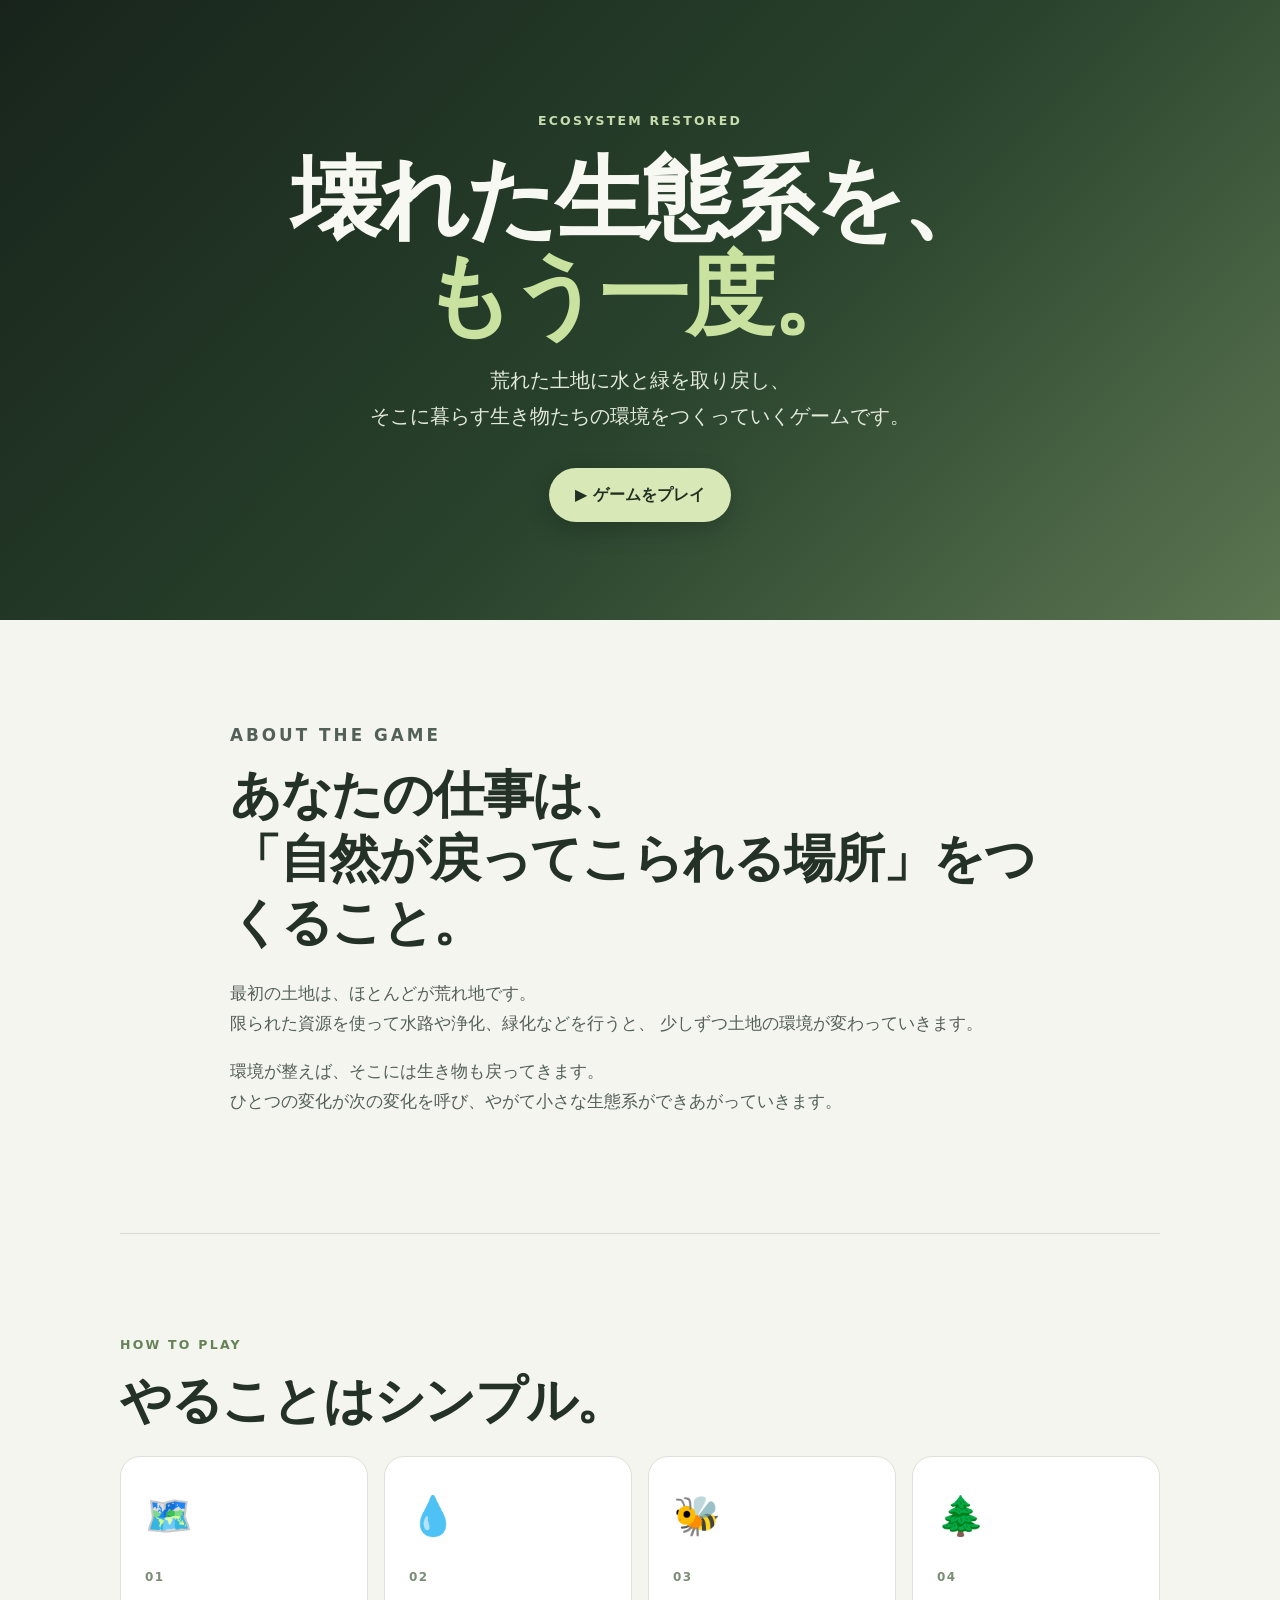
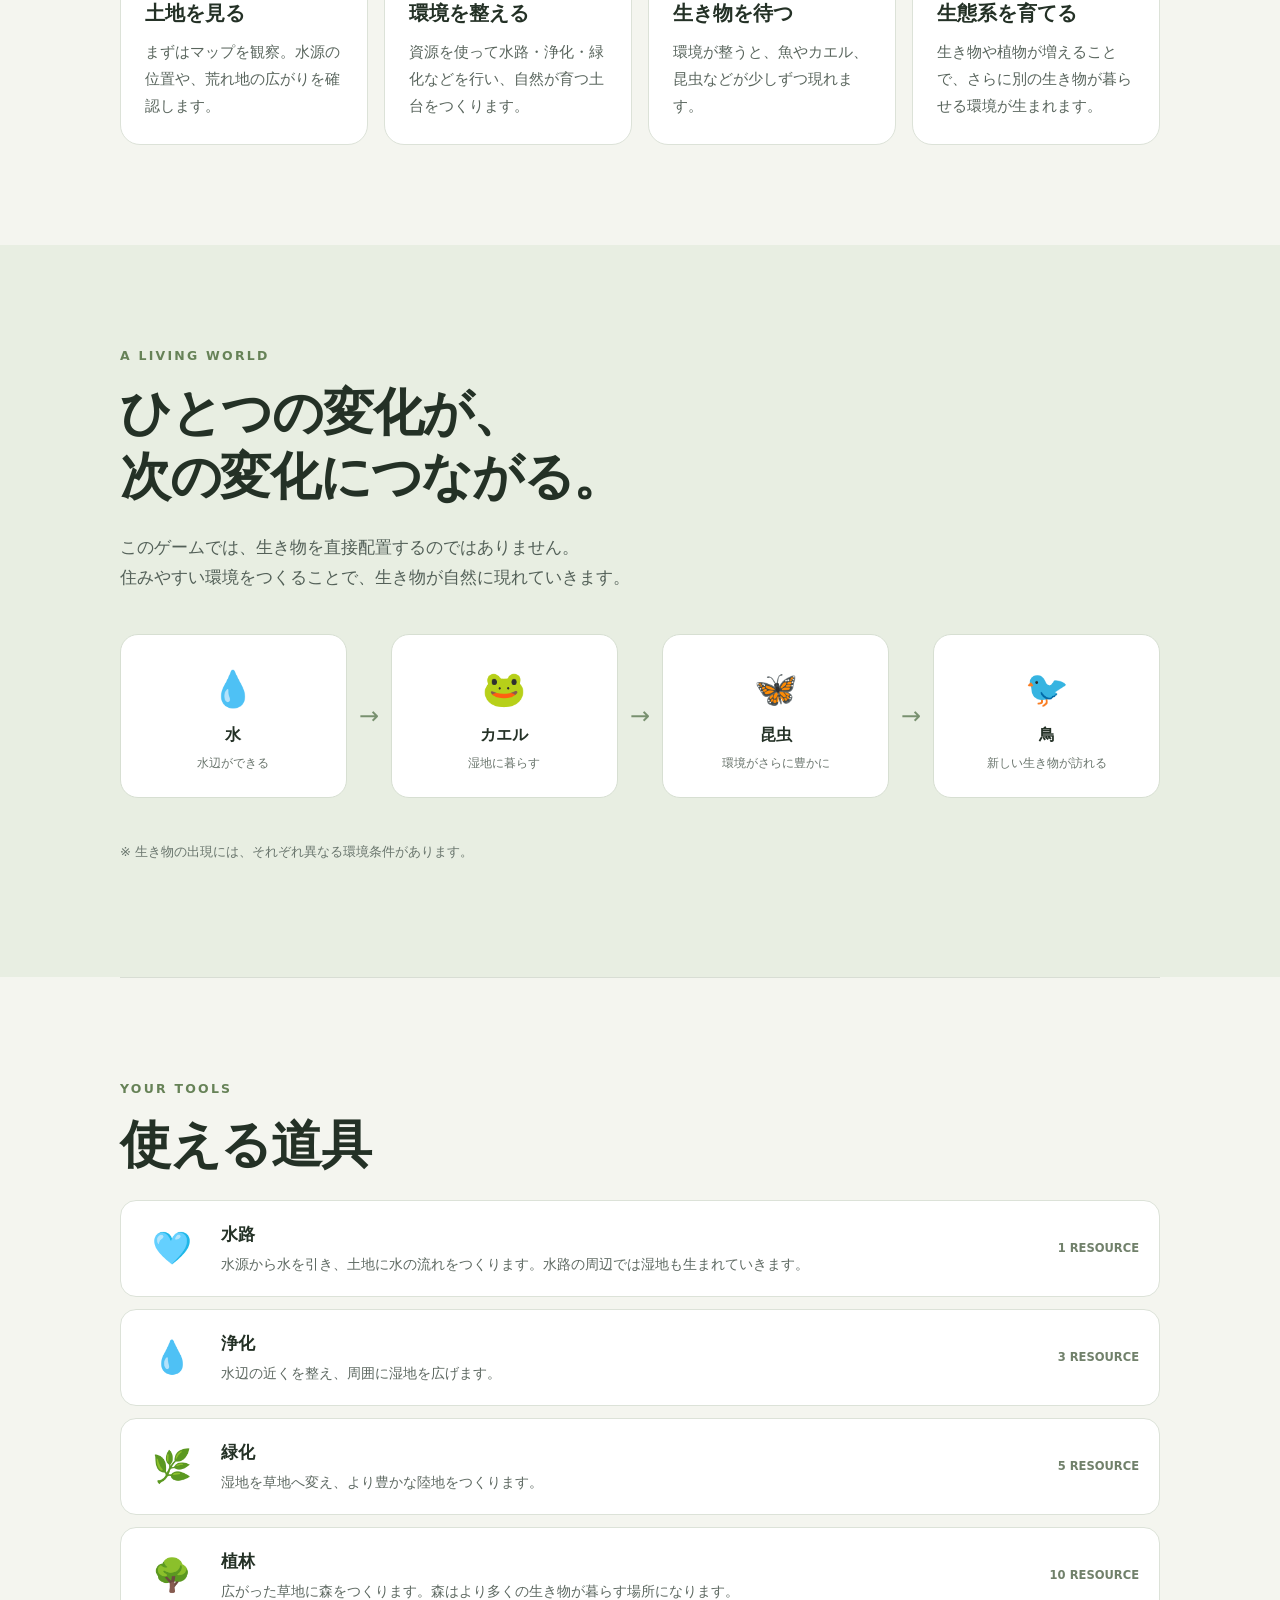
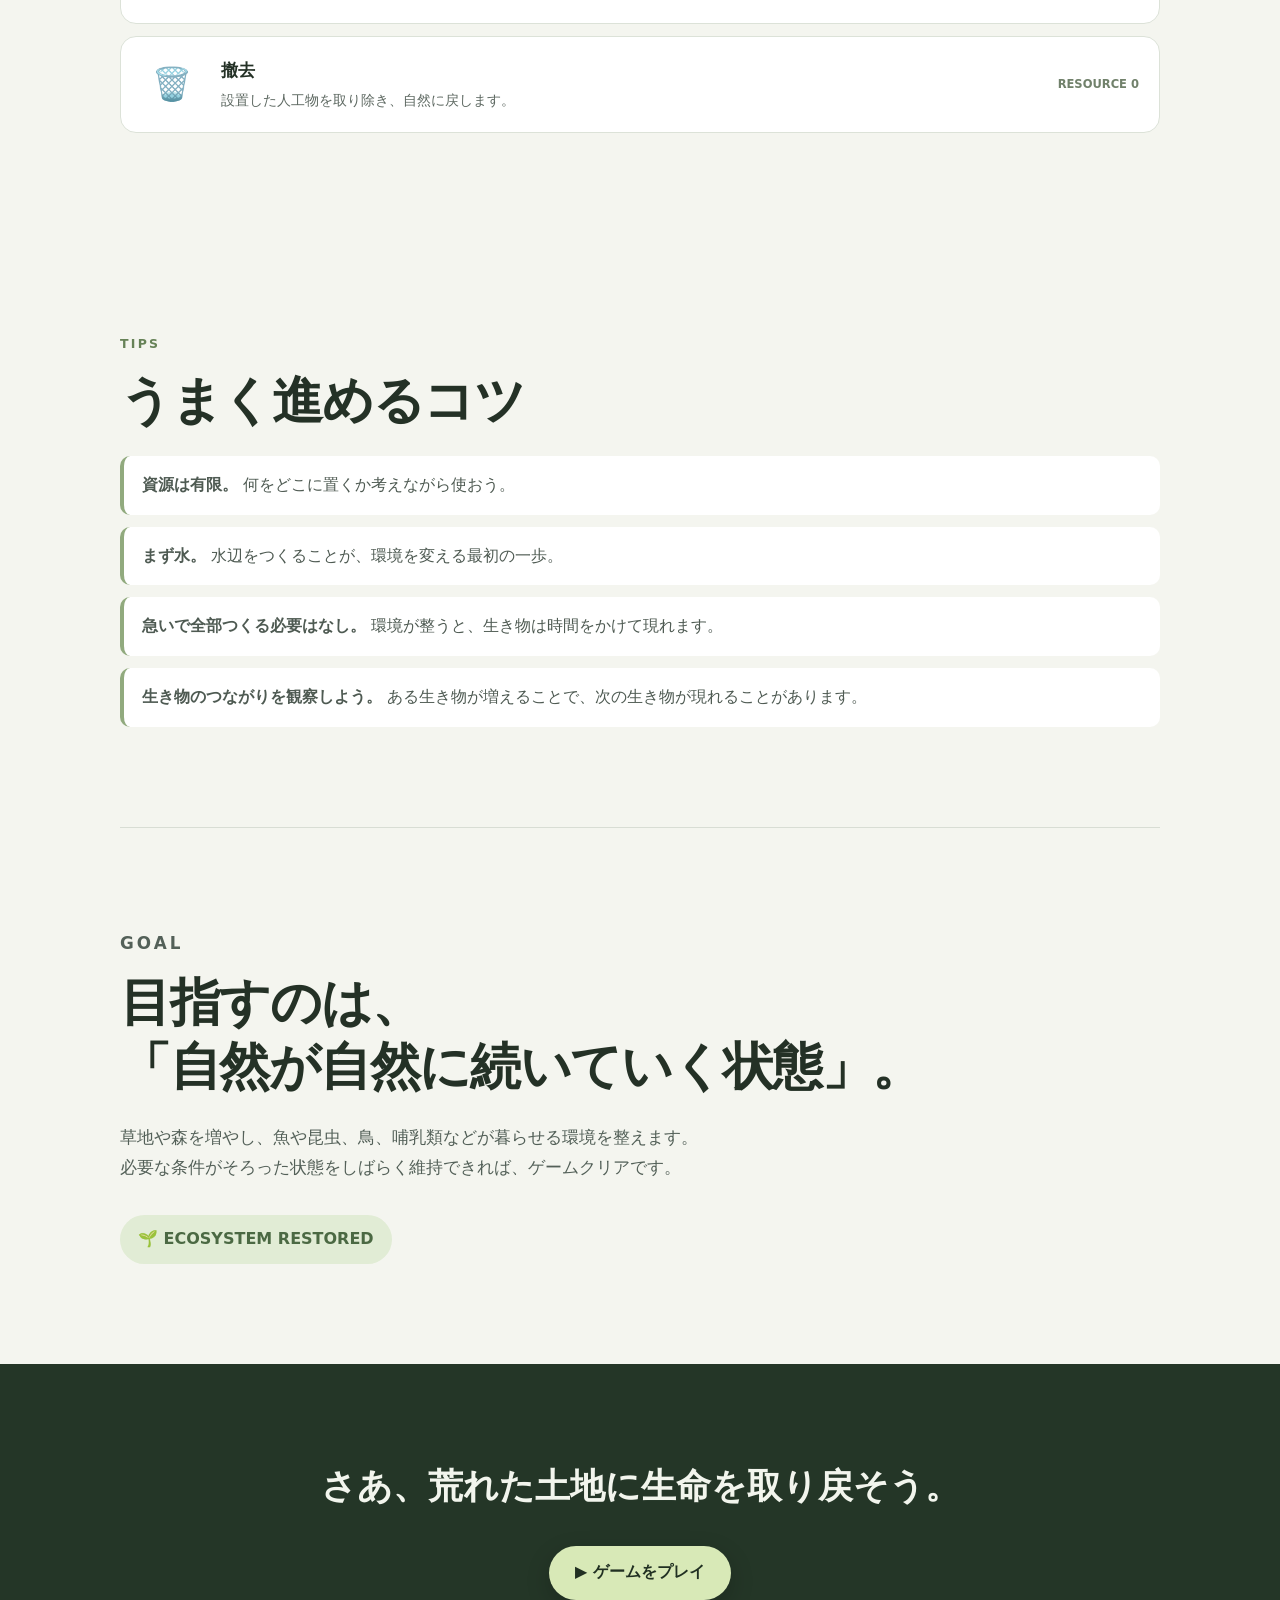
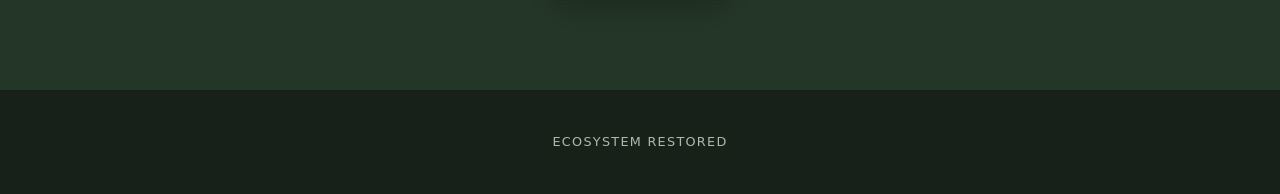
==== index.html @ b94556c3 "Add files via upload" ====
<!doctype html>
<html lang="ja">
<head>
  <meta charset="UTF-8">
  <meta name="viewport" content="width=device-width, initial-scale=1">
  <title>ECOSYSTEM RESTORED | ゲーム紹介</title>
  <link rel="stylesheet" href="style.css">
</head>
<body>
  <header class="hero">
    <div class="hero-inner">
      <p class="eyebrow">ECOSYSTEM RESTORED</p>
      <h1>壊れた生態系を、<br><span>もう一度。</span></h1>
      <p class="lead">
        荒れた土地に水と緑を取り戻し、<br>
        そこに暮らす生き物たちの環境をつくっていくゲームです。
      </p>
      <a class="play-button" href="game/index.html" target="_blank">▶ ゲームをプレイ</a>
    </div>
  </header>

  <main>
    <section class="intro section">
      <p class="section-label">ABOUT THE GAME</p>
      <h2>あなたの仕事は、<br>「自然が戻ってこられる場所」をつくること。</h2>
      <p>
        最初の土地は、ほとんどが荒れ地です。<br>
        限られた資源を使って水路や浄化、緑化などを行うと、
        少しずつ土地の環境が変わっていきます。
      </p>
      <p>
        環境が整えば、そこには生き物も戻ってきます。<br>
        ひとつの変化が次の変化を呼び、やがて小さな生態系ができあがっていきます。
      </p>
    </section>

    <section class="flow section">
      <p class="section-label">HOW TO PLAY</p>
      <h2>やることはシンプル。</h2>
      <div class="flow-grid">
        <article class="flow-card">
          <div class="flow-icon">🗺️</div>
          <span>01</span>
          <h3>土地を見る</h3>
          <p>まずはマップを観察。水源の位置や、荒れ地の広がりを確認します。</p>
        </article>
        <article class="flow-card">
          <div class="flow-icon">💧</div>
          <span>02</span>
          <h3>環境を整える</h3>
          <p>資源を使って水路・浄化・緑化などを行い、自然が育つ土台をつくります。</p>
        </article>
        <article class="flow-card">
          <div class="flow-icon">🐝</div>
          <span>03</span>
          <h3>生き物を待つ</h3>
          <p>環境が整うと、魚やカエル、昆虫などが少しずつ現れます。</p>
        </article>
        <article class="flow-card">
          <div class="flow-icon">🌲</div>
          <span>04</span>
          <h3>生態系を育てる</h3>
          <p>生き物や植物が増えることで、さらに別の生き物が暮らせる環境が生まれます。</p>
        </article>
      </div>
    </section>

    <section class="chain section">
      <p class="section-label">A LIVING WORLD</p>
      <h2>ひとつの変化が、<br>次の変化につながる。</h2>
      <p class="section-copy">
        このゲームでは、生き物を直接配置するのではありません。<br>
        住みやすい環境をつくることで、生き物が自然に現れていきます。
      </p>

      <div class="ecosystem">
        <div class="eco-item">💧<strong>水</strong><small>水辺ができる</small></div>
        <div class="arrow">→</div>
        <div class="eco-item">🐸<strong>カエル</strong><small>湿地に暮らす</small></div>
        <div class="arrow">→</div>
        <div class="eco-item">🦋<strong>昆虫</strong><small>環境がさらに豊かに</small></div>
        <div class="arrow">→</div>
        <div class="eco-item">🐦<strong>鳥</strong><small>新しい生き物が訪れる</small></div>
      </div>

      <p class="note">※ 生き物の出現には、それぞれ異なる環境条件があります。</p>
    </section>

    <section class="tools section">
      <p class="section-label">YOUR TOOLS</p>
      <h2>使える道具</h2>
      <div class="tool-list">
        <article>
          <div class="tool-icon">🩵</div>
          <div><h3>水路</h3><p>水源から水を引き、土地に水の流れをつくります。水路の周辺では湿地も生まれていきます。</p></div>
          <b>1 RESOURCE</b>
        </article>
        <article>
          <div class="tool-icon">💧</div>
          <div><h3>浄化</h3><p>水辺の近くを整え、周囲に湿地を広げます。</p></div>
          <b>3 RESOURCE</b>
        </article>
        <article>
          <div class="tool-icon">🌿</div>
          <div><h3>緑化</h3><p>湿地を草地へ変え、より豊かな陸地をつくります。</p></div>
          <b>5 RESOURCE</b>
        </article>
        <article>
          <div class="tool-icon">🌳</div>
          <div><h3>植林</h3><p>広がった草地に森をつくります。森はより多くの生き物が暮らす場所になります。</p></div>
          <b>10 RESOURCE</b>
        </article>
        <article>
          <div class="tool-icon">🗑️</div>
          <div><h3>撤去</h3><p>設置した人工物を取り除き、自然に戻します。</p></div>
          <b>RESOURCE 0</b>
        </article>
      </div>
    </section>

    <section class="tips section">
      <p class="section-label">TIPS</p>
      <h2>うまく進めるコツ</h2>
      <ul>
        <li><strong>資源は有限。</strong> 何をどこに置くか考えながら使おう。</li>
        <li><strong>まず水。</strong> 水辺をつくることが、環境を変える最初の一歩。</li>
        <li><strong>急いで全部つくる必要はなし。</strong> 環境が整うと、生き物は時間をかけて現れます。</li>
        <li><strong>生き物のつながりを観察しよう。</strong> ある生き物が増えることで、次の生き物が現れることがあります。</li>
      </ul>
    </section>

    <section class="goal section">
      <p class="section-label">GOAL</p>
      <h2>目指すのは、<br>「自然が自然に続いていく状態」。</h2>
      <p>
        草地や森を増やし、魚や昆虫、鳥、哺乳類などが暮らせる環境を整えます。<br>
        必要な条件がそろった状態をしばらく維持できれば、ゲームクリアです。
      </p>
      <div class="goal-badge">🌱 ECOSYSTEM RESTORED</div>
    </section>

    <section class="cta">
      <p>さあ、荒れた土地に生命を取り戻そう。</p>
      <a class="play-button" href="game/index.html" target="_blank">▶ ゲームをプレイ</a>
    </section>
  </main>

  <footer>
    <p>ECOSYSTEM RESTORED</p>
  </footer>
</body>
</html>
---- style.css ----
*{box-sizing:border-box}
html{scroll-behavior:smooth}
body{margin:0;color:#243126;background:#f4f5ef;font-family:system-ui,-apple-system,BlinkMacSystemFont,"Segoe UI","Noto Sans JP",sans-serif;line-height:1.8}
a{color:inherit}
.hero{min-height:620px;display:grid;place-items:center;padding:72px 24px;background:linear-gradient(135deg,#18241b 0%,#29432d 55%,#5c7652 100%);color:#f7f8f1}
.hero-inner{width:min(1080px,100%);text-align:center}
.eyebrow,.section-label{letter-spacing:.18em;font-size:.78rem;font-weight:800}
.eyebrow{color:#c8ddad}
.hero h1{margin:18px 0;font-size:clamp(2.6rem,7vw,5.8rem);line-height:1.08;letter-spacing:-.04em}
.hero h1 span{color:#c9e29f}
.lead{font-size:clamp(1rem,2vw,1.25rem);color:#e3eadb;margin:0 auto 34px}
.play-button{display:inline-flex;align-items:center;justify-content:center;min-height:54px;padding:12px 26px;border-radius:999px;background:#d8e9b7;color:#213022;text-decoration:none;font-weight:800;box-shadow:0 8px 24px #0003;transition:transform .2s,background .2s}
.play-button:hover{transform:translateY(-2px);background:#edf6d9}
main{overflow:hidden}
.section{width:min(1040px,calc(100% - 40px));margin:0 auto;padding:100px 0}
.section-label{margin:0 0 12px;color:#668257}
h2{font-size:clamp(2rem,4vw,3.2rem);line-height:1.25;margin:0 0 24px;letter-spacing:-.025em}
.intro{max-width:820px}
.intro p,.section-copy,.goal p{font-size:1.05rem;color:#536058}
.flow{border-top:1px solid #d8ddd4}
.flow-grid{display:grid;grid-template-columns:repeat(4,1fr);gap:16px}
.flow-card{background:#fff;border:1px solid #dce2d8;border-radius:20px;padding:24px}
.flow-icon{font-size:2.4rem;margin-bottom:12px}
.flow-card span{font-size:.75rem;font-weight:800;color:#7c8e75;letter-spacing:.12em}
.flow-card h3{font-size:1.25rem;margin:4px 0 8px}
.flow-card p{color:#59655d;margin:0;font-size:.94rem}
.chain{background:#e8eee2;width:100%;max-width:none;padding-left:max(20px,calc((100% - 1040px)/2));padding-right:max(20px,calc((100% - 1040px)/2))}
.ecosystem{display:grid;grid-template-columns:1fr auto 1fr auto 1fr auto 1fr;align-items:center;gap:12px;margin:42px 0}
.eco-item{background:#fff;border-radius:18px;padding:22px;text-align:center;font-size:2.2rem;border:1px solid #d7dfd2}
.eco-item strong{display:block;font-size:1rem}
.eco-item small{display:block;color:#6a756d;font-size:.78rem;margin-top:3px}
.arrow{font-size:1.5rem;color:#78906f}
.note{font-size:.82rem;color:#69756d}
.tools{border-top:1px solid #d8ddd4}
.tool-list{display:grid;gap:12px}
.tool-list article{display:grid;grid-template-columns:62px 1fr auto;align-items:center;gap:18px;background:#fff;border:1px solid #dce2d8;border-radius:16px;padding:18px 20px}
.tool-icon{font-size:2rem;text-align:center}
.tool-list h3{margin:0;font-size:1.08rem}
.tool-list p{margin:2px 0 0;color:#5e6962;font-size:.9rem}
.tool-list b{font-size:.72rem;color:#71816b;white-space:nowrap}
.tips{background:#f4f5ef}
.tips ul{margin:0;padding:0;list-style:none;display:grid;gap:12px}
.tips li{background:#fff;border-left:4px solid #91aa7e;border-radius:10px;padding:15px 18px;color:#4e5a52}
.goal{border-top:1px solid #d8ddd4}
.goal-badge{display:inline-block;margin-top:16px;padding:10px 18px;border-radius:999px;background:#e1ecd5;color:#4b6943;font-weight:800}
.cta{padding:90px 20px;text-align:center;background:#243627;color:#f2f5ed}
.cta p{font-size:clamp(1.4rem,3vw,2.2rem);font-weight:700;margin:0 0 28px}
footer{padding:28px 20px;text-align:center;background:#172119;color:#aeb9ac;font-size:.8rem;letter-spacing:.1em}
@media(max-width:800px){
  .hero{min-height:560px;padding:60px 20px}
  .section{padding:72px 0}
  .flow-grid{grid-template-columns:1fr 1fr}
  .ecosystem{grid-template-columns:1fr;gap:8px}
  .arrow{transform:rotate(90deg);justify-self:center}
}
@media(max-width:560px){
  .flow-grid{grid-template-columns:1fr}
  .tool-list article{grid-template-columns:48px 1fr}
  .tool-list b{grid-column:2}
  .hero h1{font-size:2.8rem}
}
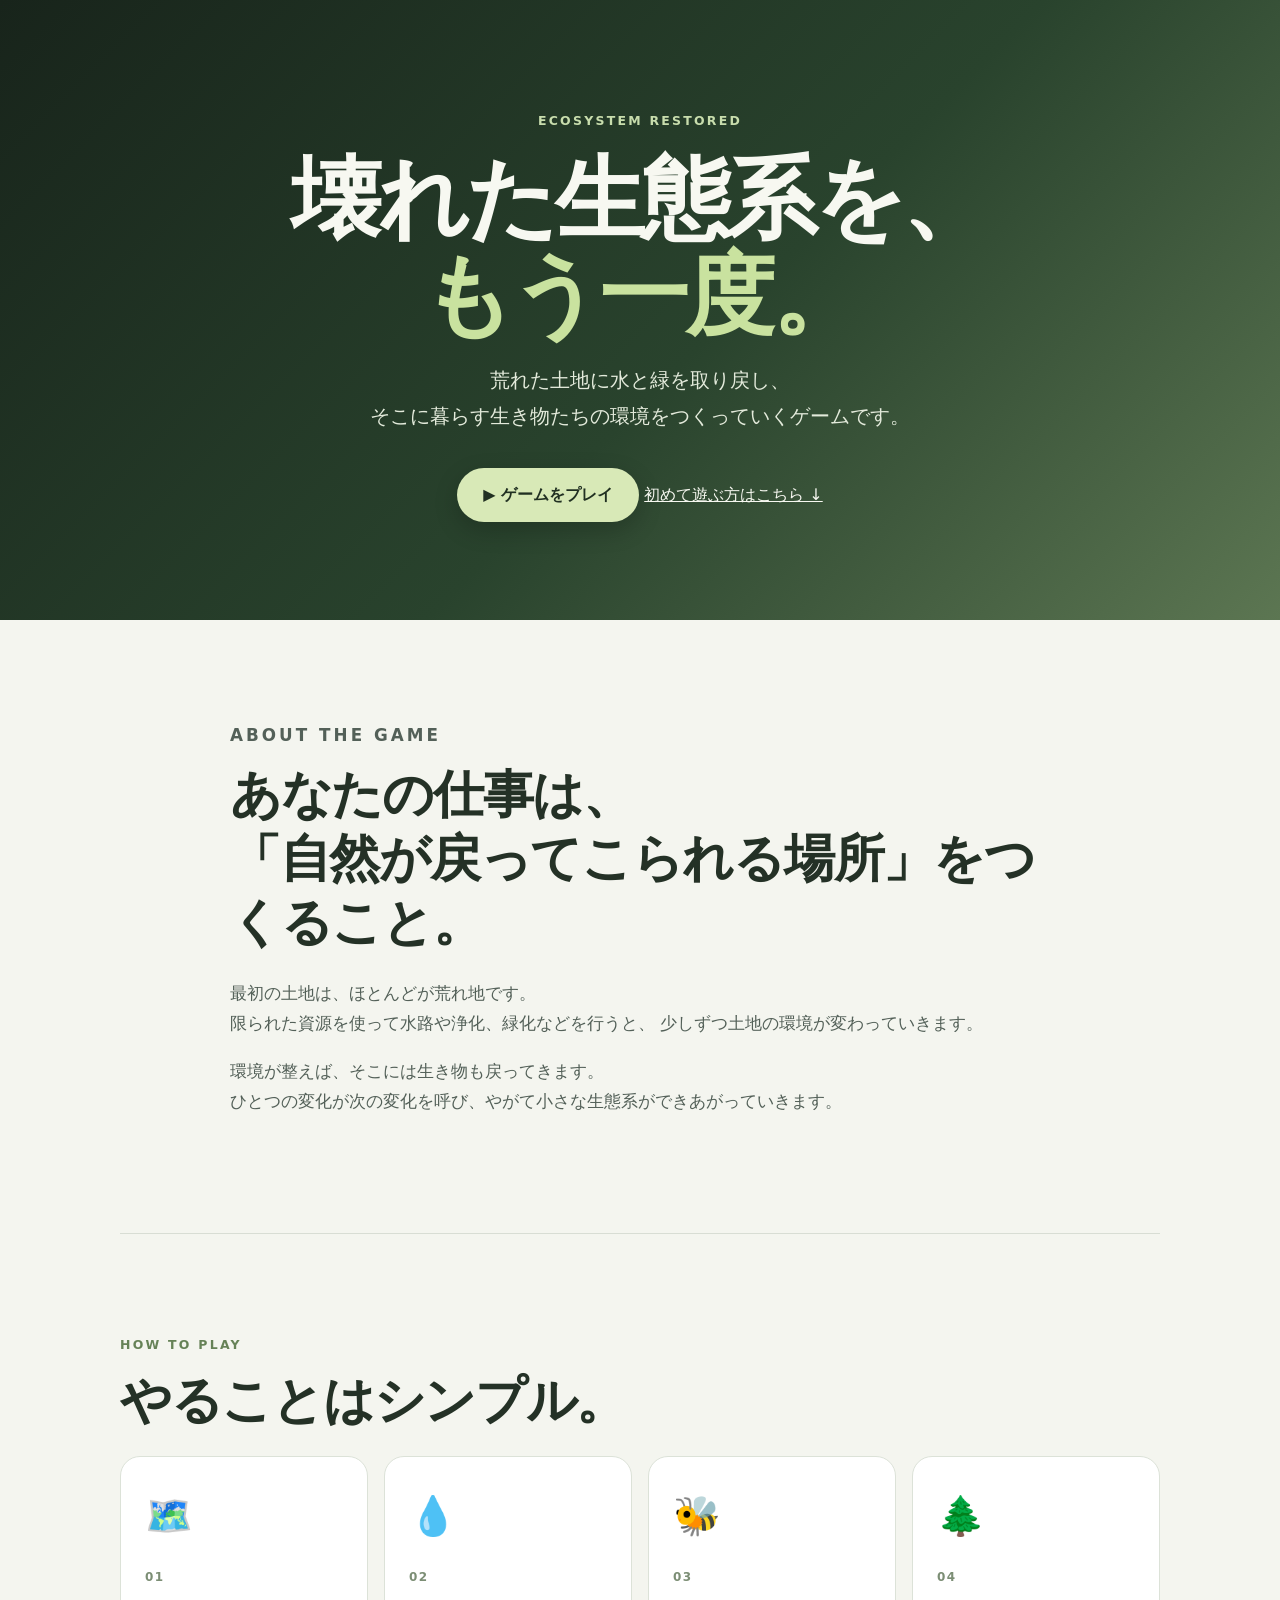
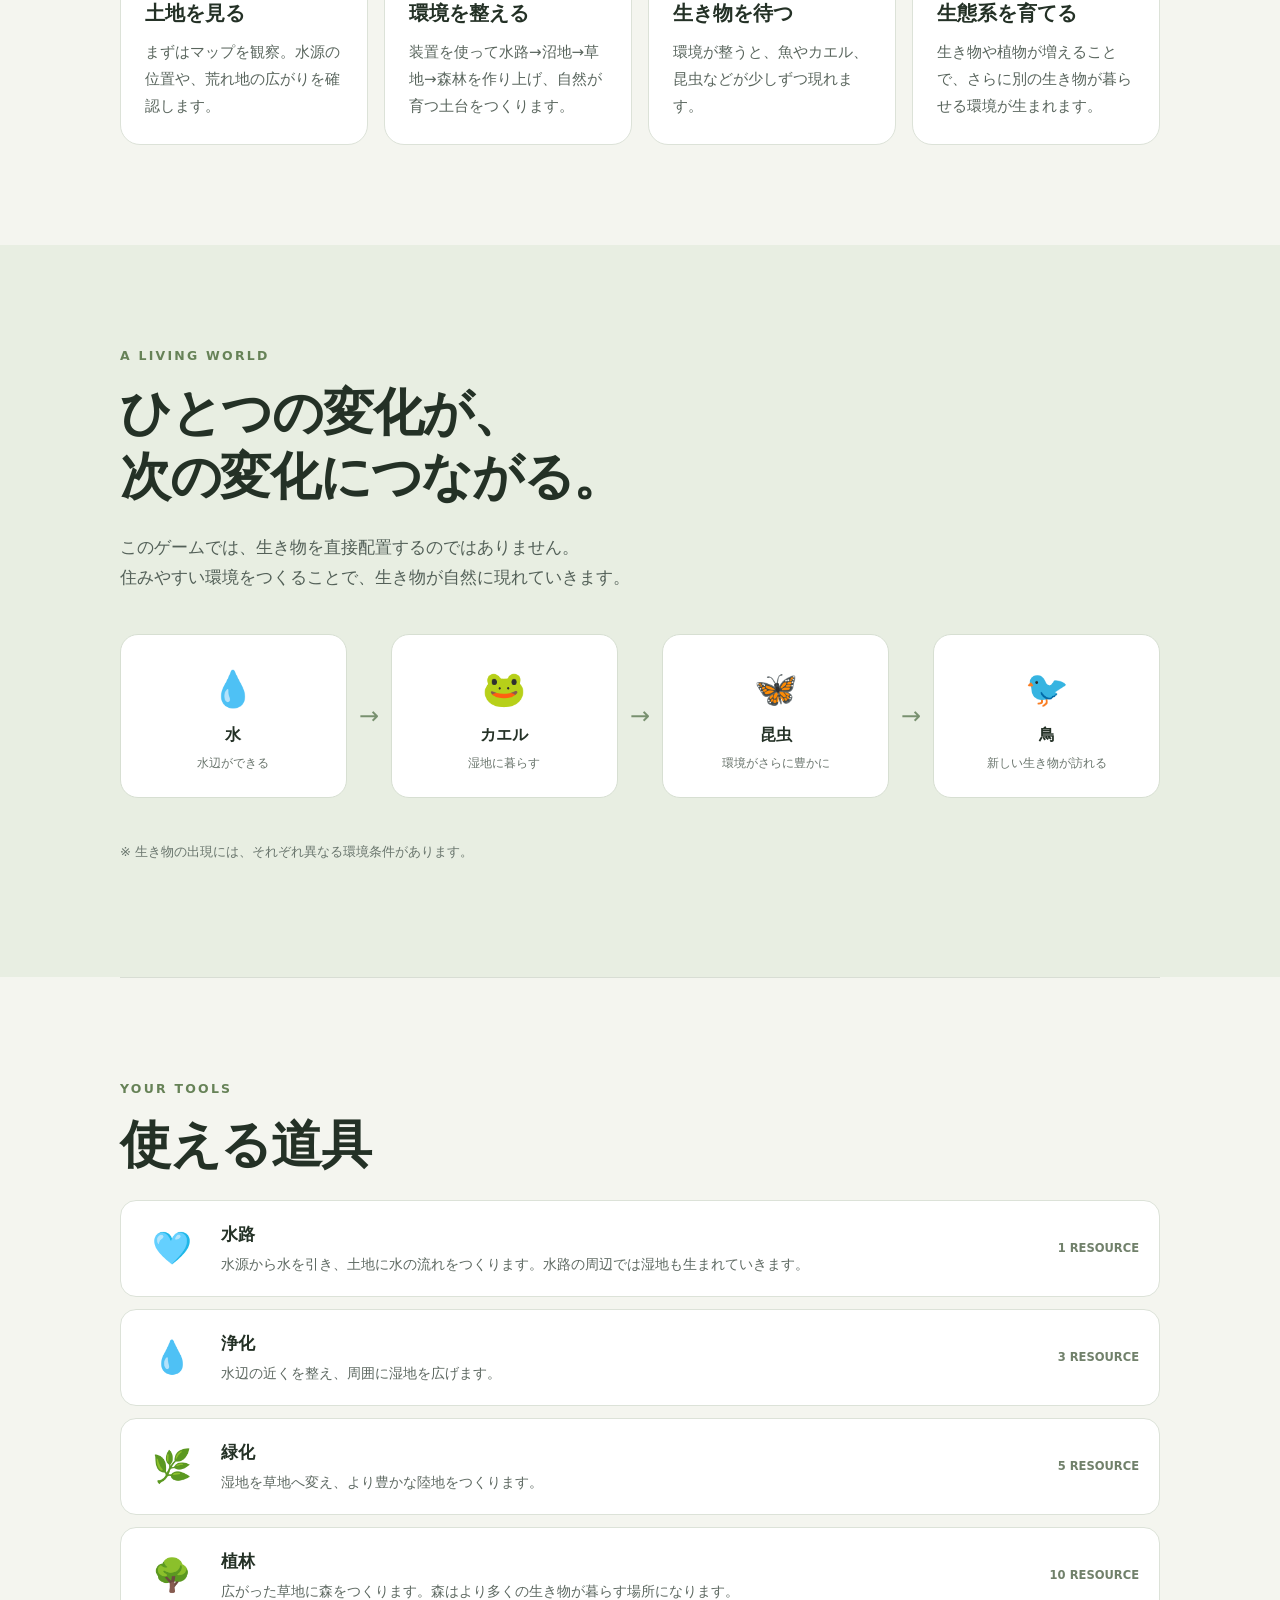
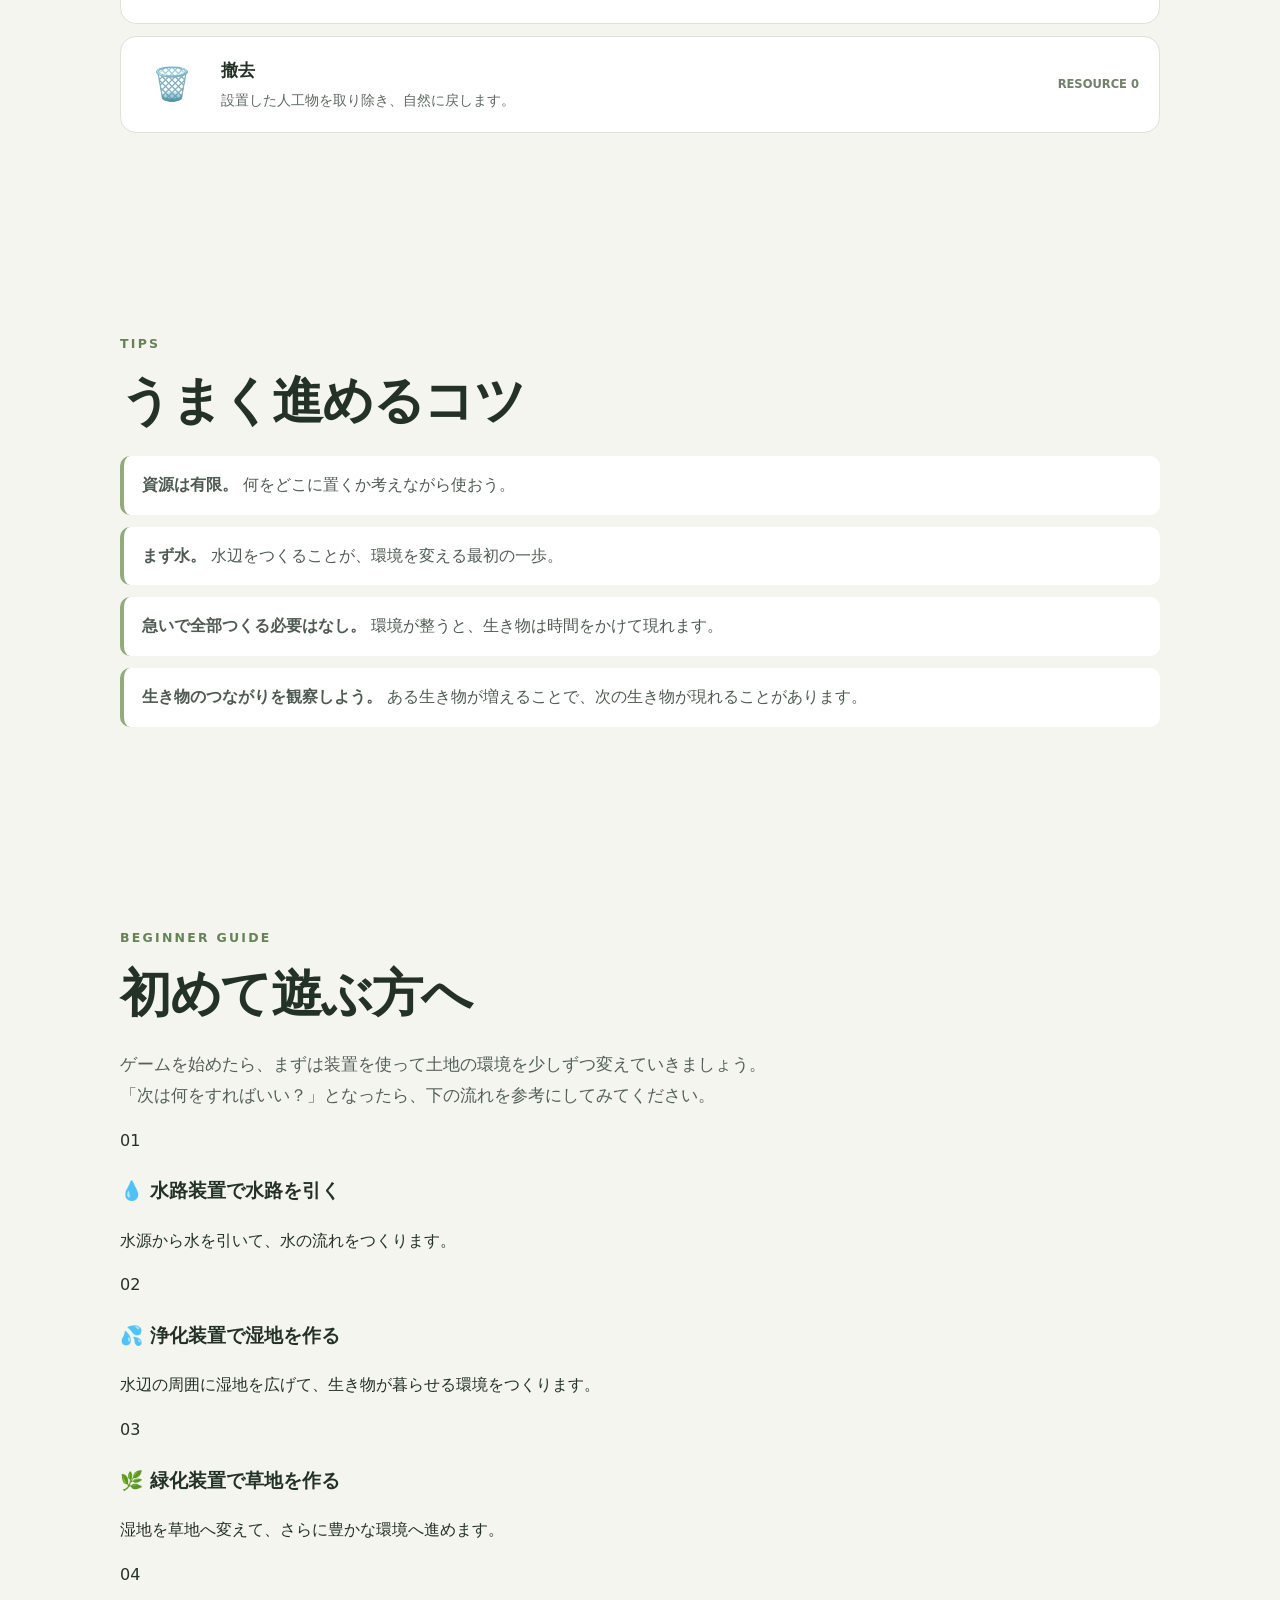
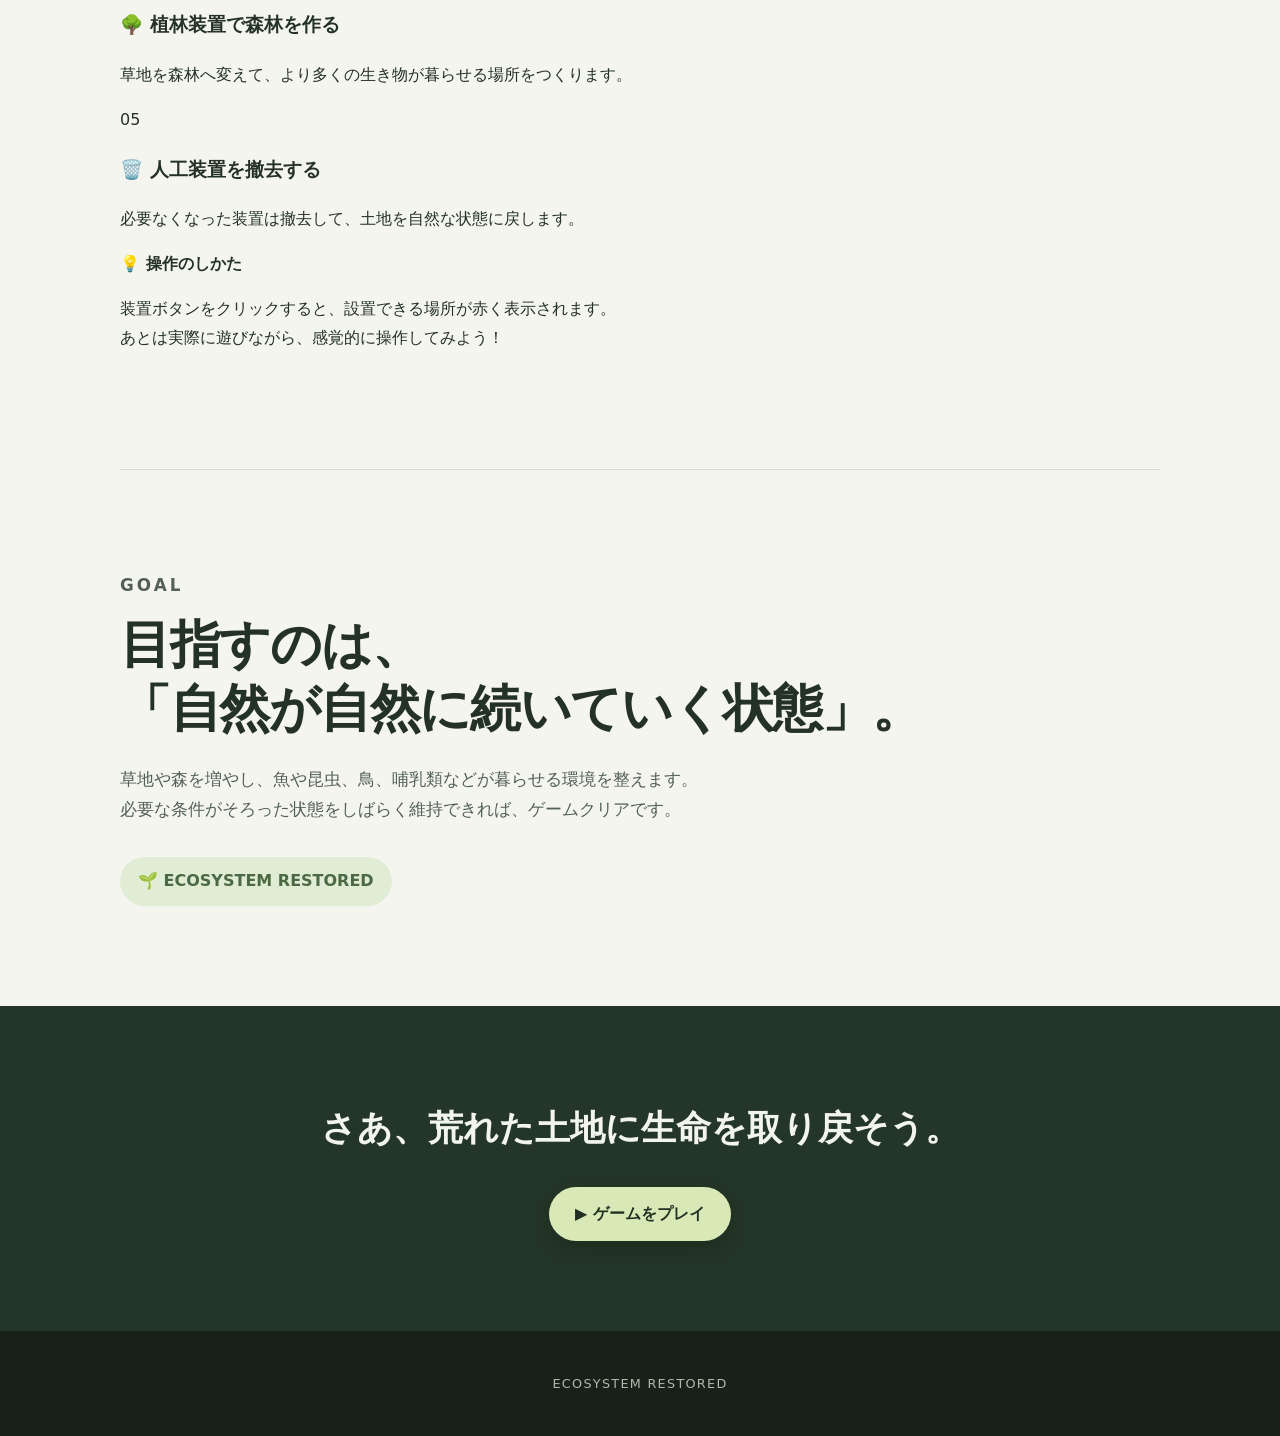
==== commit 47c6de17: "Add files via upload" ====
--- a/index.html
+++ b/index.html
@@ -16,6 +16,7 @@
         そこに暮らす生き物たちの環境をつくっていくゲームです。
       </p>
       <a class="play-button" href="game/index.html" target="_blank">▶ ゲームをプレイ</a>
+      <a class="beginner-button" href="#beginner-guide">初めて遊ぶ方はこちら ↓</a>
     </div>
   </header>
 
@@ -48,7 +49,7 @@
           <div class="flow-icon">💧</div>
           <span>02</span>
           <h3>環境を整える</h3>
-          <p>資源を使って水路・浄化・緑化などを行い、自然が育つ土台をつくります。</p>
+          <p>装置を使って水路→沼地→草地→森林を作り上げ、自然が育つ土台をつくります。</p>
         </article>
         <article class="flow-card">
           <div class="flow-icon">🐝</div>
@@ -129,6 +130,29 @@
       </ul>
     </section>
 
+    <section class="beginner-guide section" id="beginner-guide">
+      <p class="section-label">BEGINNER GUIDE</p>
+      <h2>初めて遊ぶ方へ</h2>
+      <p class="section-copy">
+        ゲームを始めたら、まずは装置を使って土地の環境を少しずつ変えていきましょう。<br>
+        「次は何をすればいい？」となったら、下の流れを参考にしてみてください。
+      </p>
+
+      <div class="guide-list">
+        <article class="guide-item"><div class="guide-number">01</div><div><h3>💧 水路装置で水路を引く</h3><p>水源から水を引いて、水の流れをつくります。</p></div></article>
+        <article class="guide-item"><div class="guide-number">02</div><div><h3>💦 浄化装置で湿地を作る</h3><p>水辺の周囲に湿地を広げて、生き物が暮らせる環境をつくります。</p></div></article>
+        <article class="guide-item"><div class="guide-number">03</div><div><h3>🌿 緑化装置で草地を作る</h3><p>湿地を草地へ変えて、さらに豊かな環境へ進めます。</p></div></article>
+        <article class="guide-item"><div class="guide-number">04</div><div><h3>🌳 植林装置で森林を作る</h3><p>草地を森林へ変えて、より多くの生き物が暮らせる場所をつくります。</p></div></article>
+        <article class="guide-item"><div class="guide-number">05</div><div><h3>🗑️ 人工装置を撤去する</h3><p>必要なくなった装置は撤去して、土地を自然な状態に戻します。</p></div></article>
+      </div>
+
+      <div class="guide-note">
+        <strong>💡 操作のしかた</strong>
+        <p>装置ボタンをクリックすると、設置できる場所が赤く表示されます。<br>
+        あとは実際に遊びながら、感覚的に操作してみよう！</p>
+      </div>
+    </section>
+
     <section class="goal section">
       <p class="section-label">GOAL</p>
       <h2>目指すのは、<br>「自然が自然に続いていく状態」。</h2>
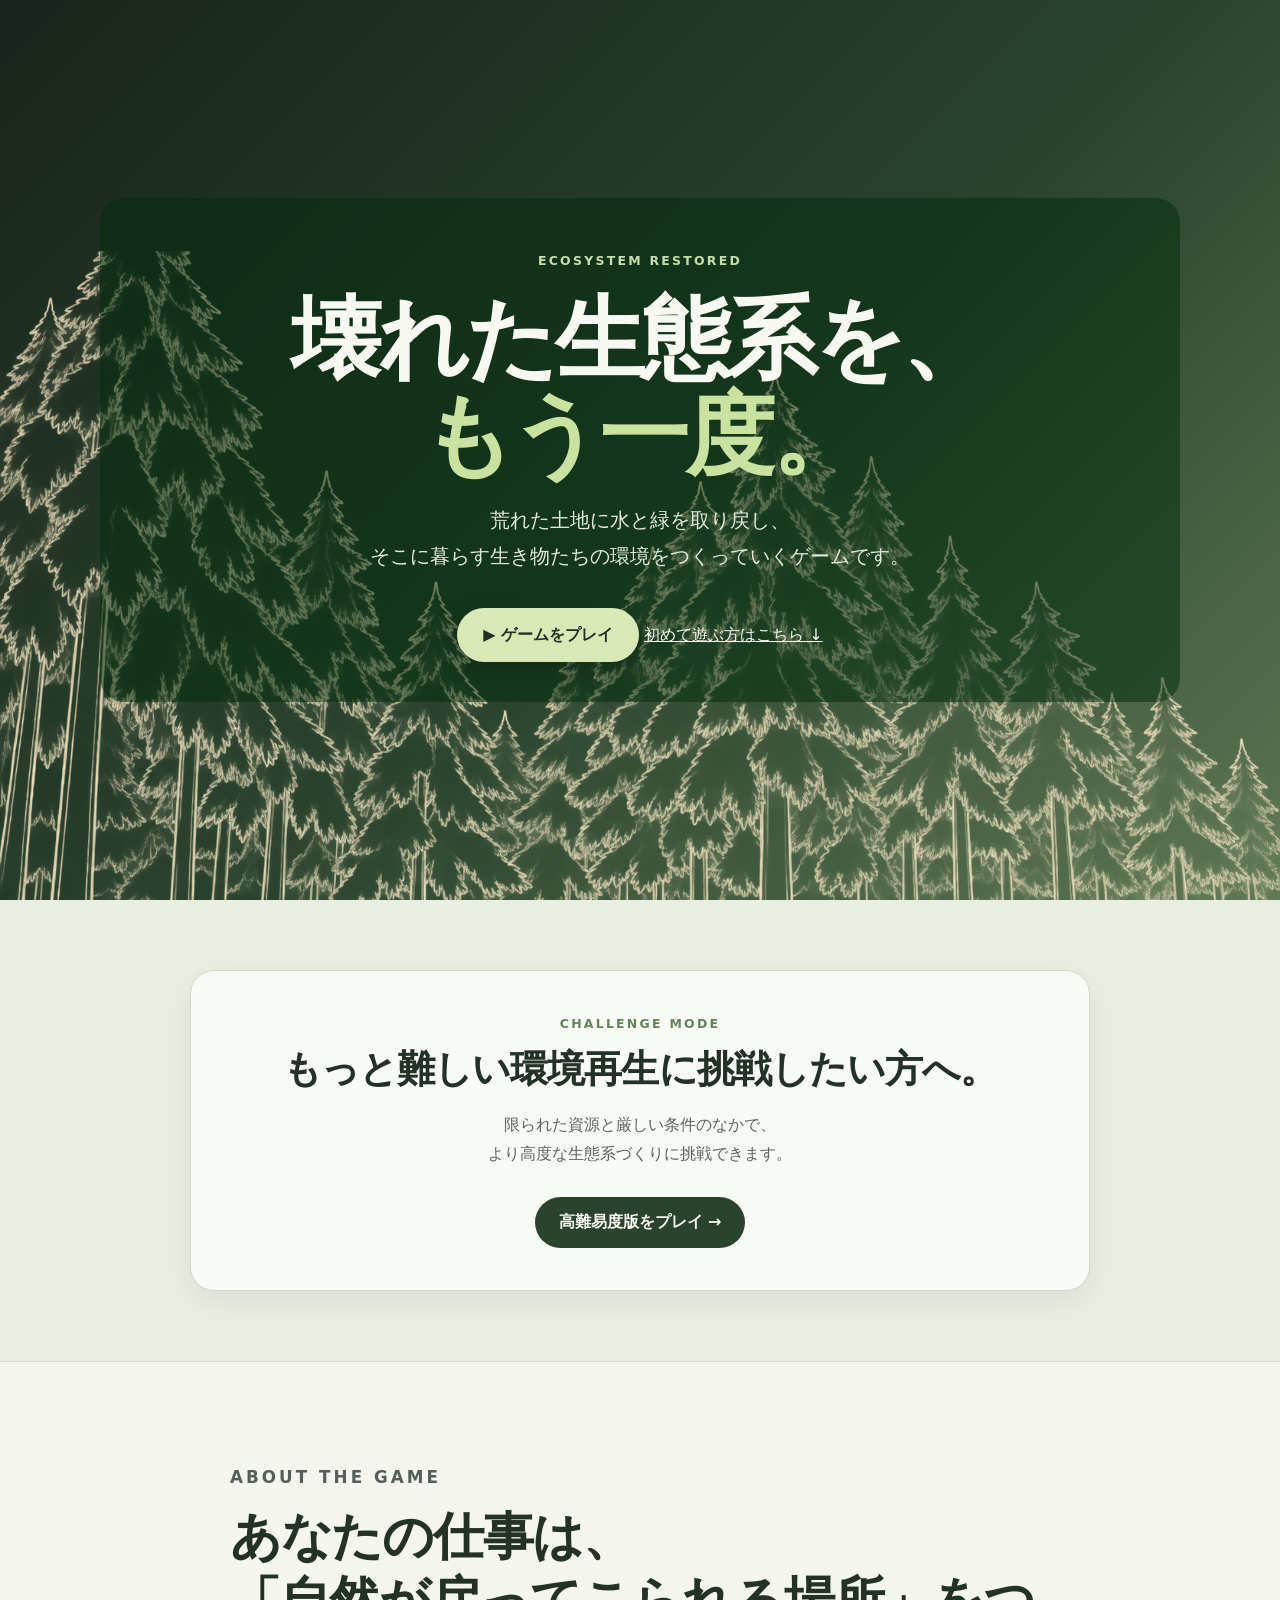
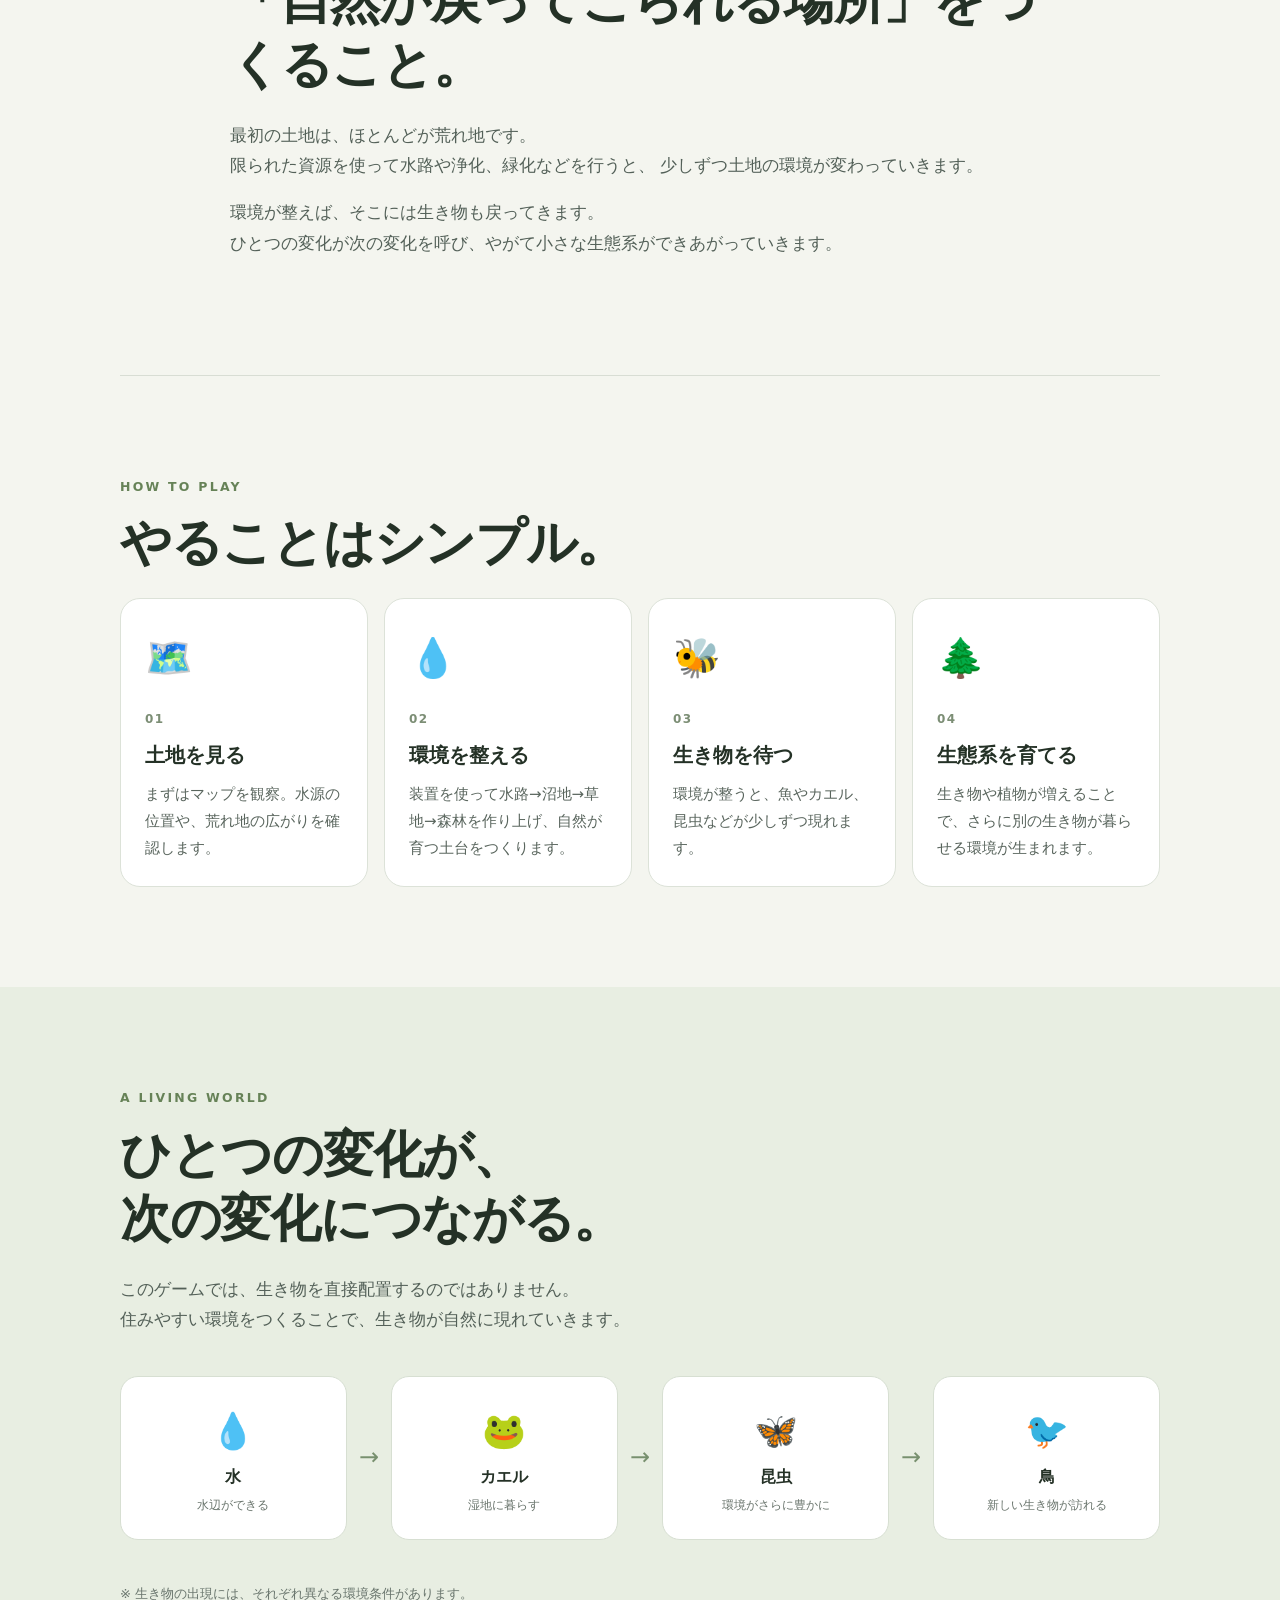
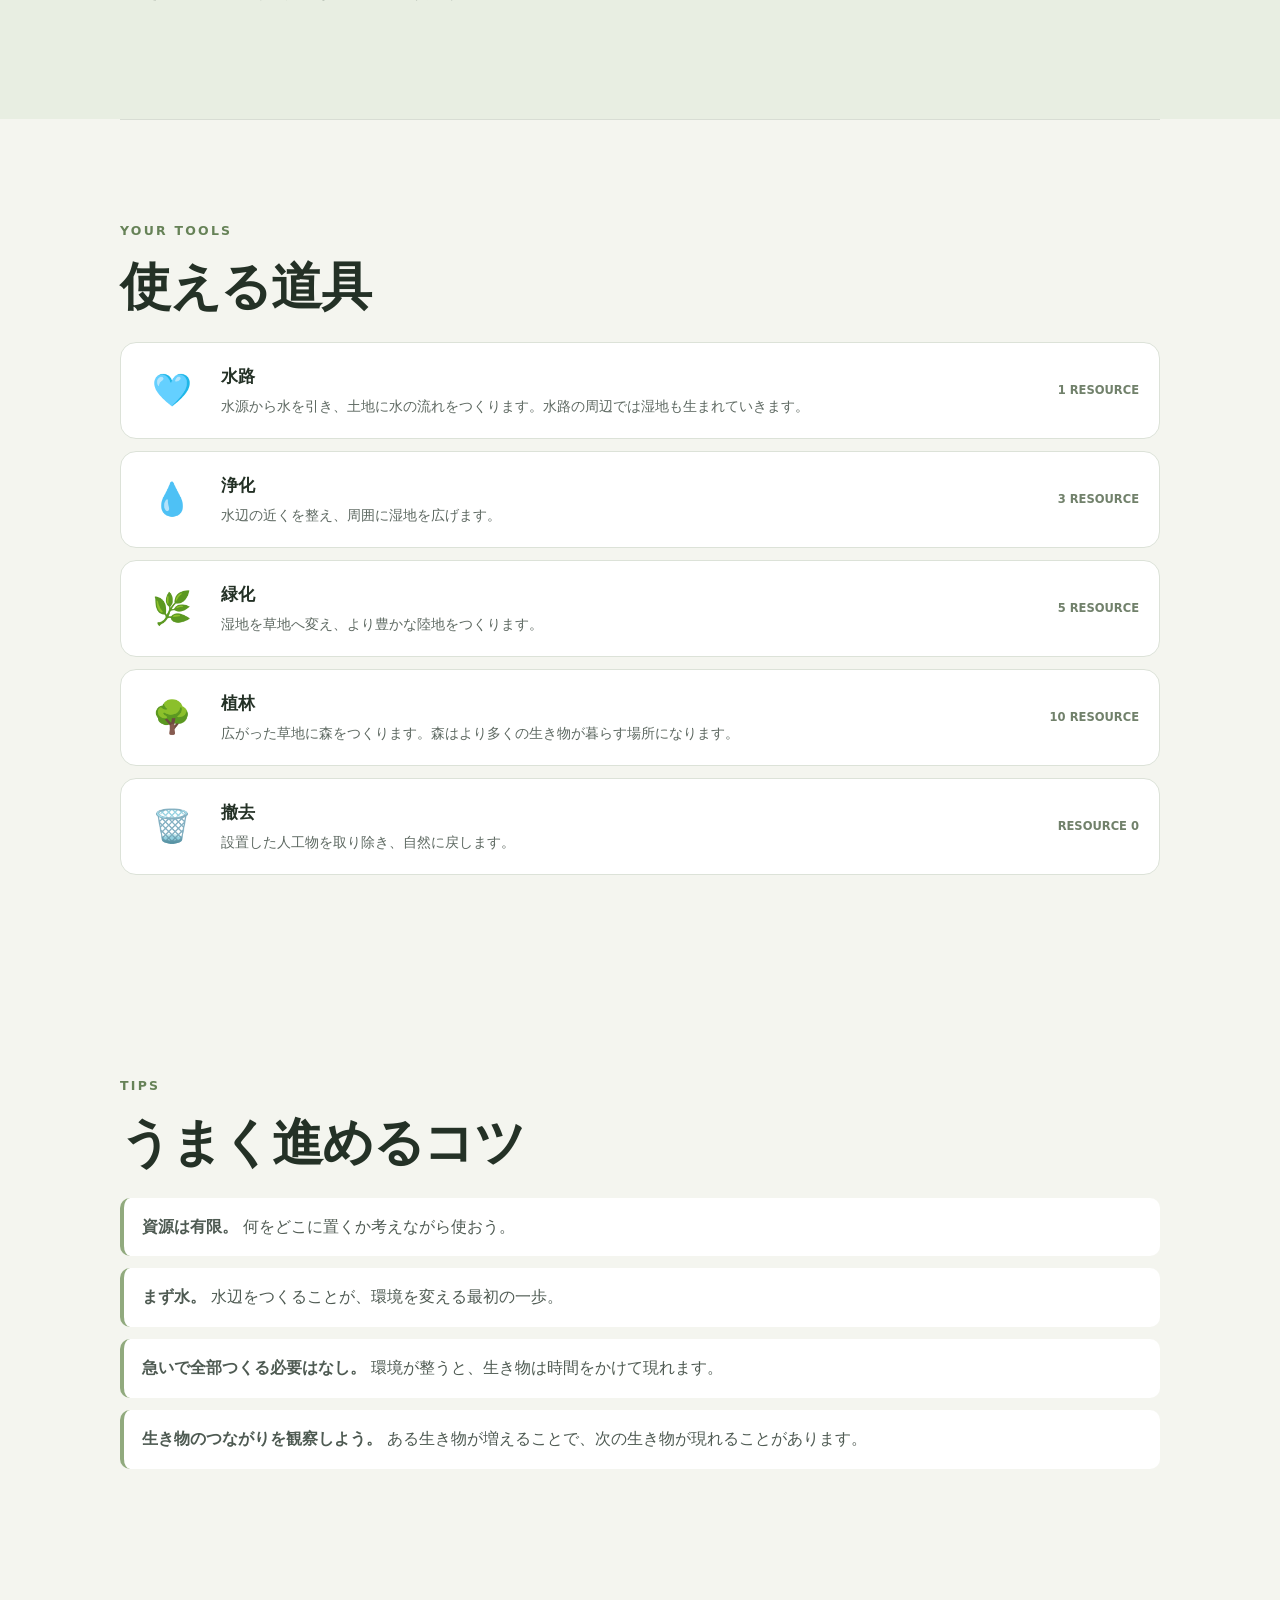
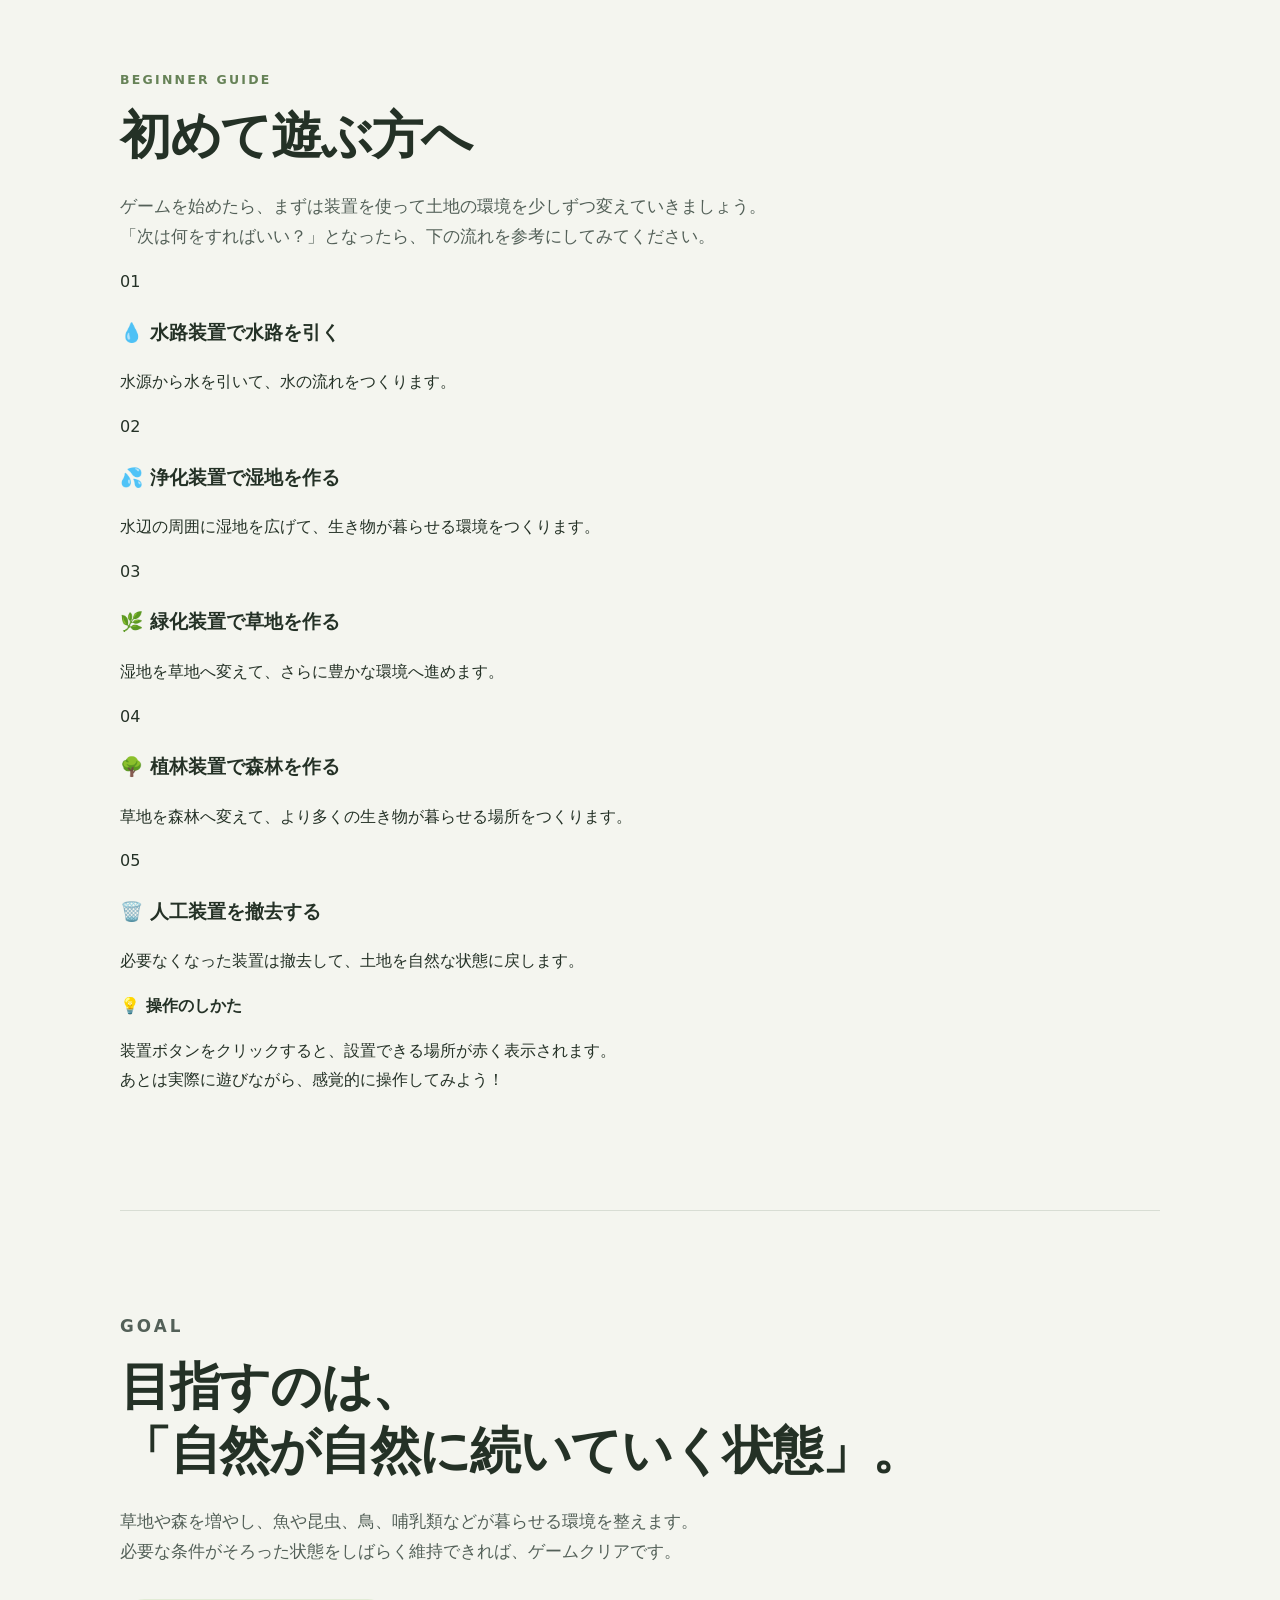
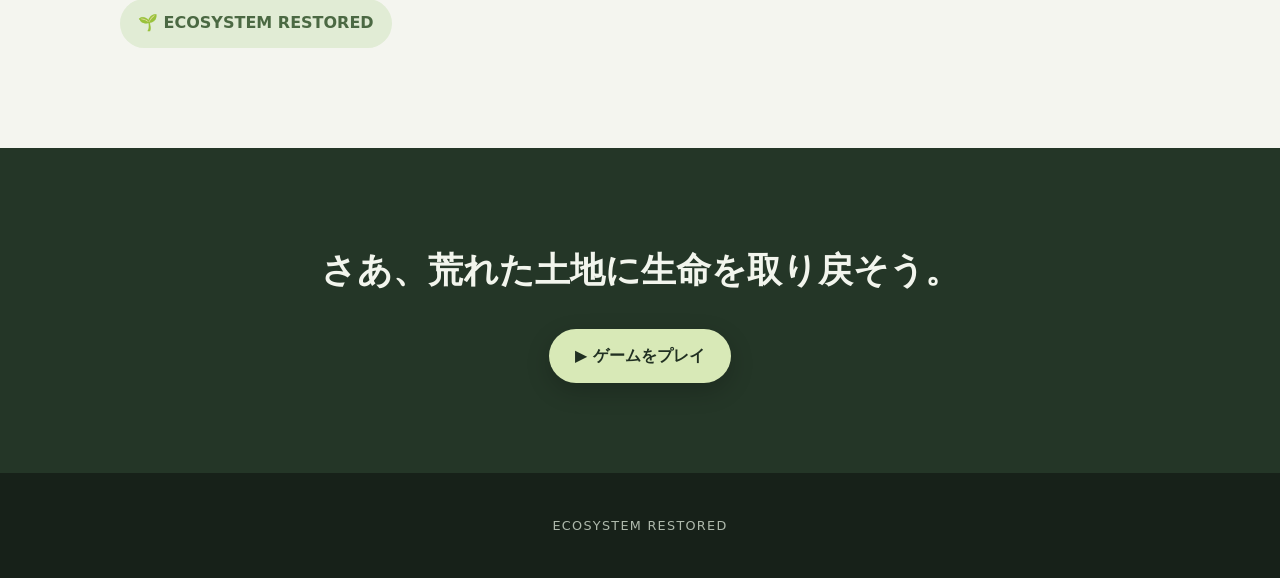
==== commit bacc1853: "Add files via upload" ====
--- a/index.html
+++ b/index.html
@@ -1,13 +1,16 @@
 <!doctype html>
 <html lang="ja">
+
 <head>
   <meta charset="UTF-8">
   <meta name="viewport" content="width=device-width, initial-scale=1">
   <title>ECOSYSTEM RESTORED | ゲーム紹介</title>
   <link rel="stylesheet" href="style.css">
 </head>
+
 <body>
   <header class="hero">
+    <img class="hero-forest" src="images/透過背景の繊細な針葉樹林ラインアート.png">
     <div class="hero-inner">
       <p class="eyebrow">ECOSYSTEM RESTORED</p>
       <h1>壊れた生態系を、<br><span>もう一度。</span></h1>
@@ -19,6 +22,20 @@
       <a class="beginner-button" href="#beginner-guide">初めて遊ぶ方はこちら ↓</a>
     </div>
   </header>
+
+  <section class="hard-mode-banner">
+    <div class="hard-mode-inner">
+      <p class="hard-mode-label">CHALLENGE MODE</p>
+      <h2>もっと難しい環境再生に挑戦したい方へ。</h2>
+      <p>
+        限られた資源と厳しい条件のなかで、<br>
+        より高度な生態系づくりに挑戦できます。
+      </p>
+      <a class="hard-mode-button" href="game_hard/index.html" target="_blank">
+        高難易度版をプレイ →
+      </a>
+    </div>
+  </section>
 
   <main>
     <section class="intro section">
@@ -93,27 +110,42 @@
       <div class="tool-list">
         <article>
           <div class="tool-icon">🩵</div>
-          <div><h3>水路</h3><p>水源から水を引き、土地に水の流れをつくります。水路の周辺では湿地も生まれていきます。</p></div>
+          <div>
+            <h3>水路</h3>
+            <p>水源から水を引き、土地に水の流れをつくります。水路の周辺では湿地も生まれていきます。</p>
+          </div>
           <b>1 RESOURCE</b>
         </article>
         <article>
           <div class="tool-icon">💧</div>
-          <div><h3>浄化</h3><p>水辺の近くを整え、周囲に湿地を広げます。</p></div>
+          <div>
+            <h3>浄化</h3>
+            <p>水辺の近くを整え、周囲に湿地を広げます。</p>
+          </div>
           <b>3 RESOURCE</b>
         </article>
         <article>
           <div class="tool-icon">🌿</div>
-          <div><h3>緑化</h3><p>湿地を草地へ変え、より豊かな陸地をつくります。</p></div>
+          <div>
+            <h3>緑化</h3>
+            <p>湿地を草地へ変え、より豊かな陸地をつくります。</p>
+          </div>
           <b>5 RESOURCE</b>
         </article>
         <article>
           <div class="tool-icon">🌳</div>
-          <div><h3>植林</h3><p>広がった草地に森をつくります。森はより多くの生き物が暮らす場所になります。</p></div>
+          <div>
+            <h3>植林</h3>
+            <p>広がった草地に森をつくります。森はより多くの生き物が暮らす場所になります。</p>
+          </div>
           <b>10 RESOURCE</b>
         </article>
         <article>
           <div class="tool-icon">🗑️</div>
-          <div><h3>撤去</h3><p>設置した人工物を取り除き、自然に戻します。</p></div>
+          <div>
+            <h3>撤去</h3>
+            <p>設置した人工物を取り除き、自然に戻します。</p>
+          </div>
           <b>RESOURCE 0</b>
         </article>
       </div>
@@ -139,17 +171,47 @@
       </p>
 
       <div class="guide-list">
-        <article class="guide-item"><div class="guide-number">01</div><div><h3>💧 水路装置で水路を引く</h3><p>水源から水を引いて、水の流れをつくります。</p></div></article>
-        <article class="guide-item"><div class="guide-number">02</div><div><h3>💦 浄化装置で湿地を作る</h3><p>水辺の周囲に湿地を広げて、生き物が暮らせる環境をつくります。</p></div></article>
-        <article class="guide-item"><div class="guide-number">03</div><div><h3>🌿 緑化装置で草地を作る</h3><p>湿地を草地へ変えて、さらに豊かな環境へ進めます。</p></div></article>
-        <article class="guide-item"><div class="guide-number">04</div><div><h3>🌳 植林装置で森林を作る</h3><p>草地を森林へ変えて、より多くの生き物が暮らせる場所をつくります。</p></div></article>
-        <article class="guide-item"><div class="guide-number">05</div><div><h3>🗑️ 人工装置を撤去する</h3><p>必要なくなった装置は撤去して、土地を自然な状態に戻します。</p></div></article>
+        <article class="guide-item">
+          <div class="guide-number">01</div>
+          <div>
+            <h3>💧 水路装置で水路を引く</h3>
+            <p>水源から水を引いて、水の流れをつくります。</p>
+          </div>
+        </article>
+        <article class="guide-item">
+          <div class="guide-number">02</div>
+          <div>
+            <h3>💦 浄化装置で湿地を作る</h3>
+            <p>水辺の周囲に湿地を広げて、生き物が暮らせる環境をつくります。</p>
+          </div>
+        </article>
+        <article class="guide-item">
+          <div class="guide-number">03</div>
+          <div>
+            <h3>🌿 緑化装置で草地を作る</h3>
+            <p>湿地を草地へ変えて、さらに豊かな環境へ進めます。</p>
+          </div>
+        </article>
+        <article class="guide-item">
+          <div class="guide-number">04</div>
+          <div>
+            <h3>🌳 植林装置で森林を作る</h3>
+            <p>草地を森林へ変えて、より多くの生き物が暮らせる場所をつくります。</p>
+          </div>
+        </article>
+        <article class="guide-item">
+          <div class="guide-number">05</div>
+          <div>
+            <h3>🗑️ 人工装置を撤去する</h3>
+            <p>必要なくなった装置は撤去して、土地を自然な状態に戻します。</p>
+          </div>
+        </article>
       </div>
 
       <div class="guide-note">
         <strong>💡 操作のしかた</strong>
         <p>装置ボタンをクリックすると、設置できる場所が赤く表示されます。<br>
-        あとは実際に遊びながら、感覚的に操作してみよう！</p>
+          あとは実際に遊びながら、感覚的に操作してみよう！</p>
       </div>
     </section>
 
@@ -173,4 +235,5 @@
     <p>ECOSYSTEM RESTORED</p>
   </footer>
 </body>
-</html>
+
+</html>
--- a/style.css
+++ b/style.css
@@ -1,61 +1,415 @@
-*{box-sizing:border-box}
-html{scroll-behavior:smooth}
-body{margin:0;color:#243126;background:#f4f5ef;font-family:system-ui,-apple-system,BlinkMacSystemFont,"Segoe UI","Noto Sans JP",sans-serif;line-height:1.8}
-a{color:inherit}
-.hero{min-height:620px;display:grid;place-items:center;padding:72px 24px;background:linear-gradient(135deg,#18241b 0%,#29432d 55%,#5c7652 100%);color:#f7f8f1}
-.hero-inner{width:min(1080px,100%);text-align:center}
-.eyebrow,.section-label{letter-spacing:.18em;font-size:.78rem;font-weight:800}
-.eyebrow{color:#c8ddad}
-.hero h1{margin:18px 0;font-size:clamp(2.6rem,7vw,5.8rem);line-height:1.08;letter-spacing:-.04em}
-.hero h1 span{color:#c9e29f}
-.lead{font-size:clamp(1rem,2vw,1.25rem);color:#e3eadb;margin:0 auto 34px}
-.play-button{display:inline-flex;align-items:center;justify-content:center;min-height:54px;padding:12px 26px;border-radius:999px;background:#d8e9b7;color:#213022;text-decoration:none;font-weight:800;box-shadow:0 8px 24px #0003;transition:transform .2s,background .2s}
-.play-button:hover{transform:translateY(-2px);background:#edf6d9}
-main{overflow:hidden}
-.section{width:min(1040px,calc(100% - 40px));margin:0 auto;padding:100px 0}
-.section-label{margin:0 0 12px;color:#668257}
-h2{font-size:clamp(2rem,4vw,3.2rem);line-height:1.25;margin:0 0 24px;letter-spacing:-.025em}
-.intro{max-width:820px}
-.intro p,.section-copy,.goal p{font-size:1.05rem;color:#536058}
-.flow{border-top:1px solid #d8ddd4}
-.flow-grid{display:grid;grid-template-columns:repeat(4,1fr);gap:16px}
-.flow-card{background:#fff;border:1px solid #dce2d8;border-radius:20px;padding:24px}
-.flow-icon{font-size:2.4rem;margin-bottom:12px}
-.flow-card span{font-size:.75rem;font-weight:800;color:#7c8e75;letter-spacing:.12em}
-.flow-card h3{font-size:1.25rem;margin:4px 0 8px}
-.flow-card p{color:#59655d;margin:0;font-size:.94rem}
-.chain{background:#e8eee2;width:100%;max-width:none;padding-left:max(20px,calc((100% - 1040px)/2));padding-right:max(20px,calc((100% - 1040px)/2))}
-.ecosystem{display:grid;grid-template-columns:1fr auto 1fr auto 1fr auto 1fr;align-items:center;gap:12px;margin:42px 0}
-.eco-item{background:#fff;border-radius:18px;padding:22px;text-align:center;font-size:2.2rem;border:1px solid #d7dfd2}
-.eco-item strong{display:block;font-size:1rem}
-.eco-item small{display:block;color:#6a756d;font-size:.78rem;margin-top:3px}
-.arrow{font-size:1.5rem;color:#78906f}
-.note{font-size:.82rem;color:#69756d}
-.tools{border-top:1px solid #d8ddd4}
-.tool-list{display:grid;gap:12px}
-.tool-list article{display:grid;grid-template-columns:62px 1fr auto;align-items:center;gap:18px;background:#fff;border:1px solid #dce2d8;border-radius:16px;padding:18px 20px}
-.tool-icon{font-size:2rem;text-align:center}
-.tool-list h3{margin:0;font-size:1.08rem}
-.tool-list p{margin:2px 0 0;color:#5e6962;font-size:.9rem}
-.tool-list b{font-size:.72rem;color:#71816b;white-space:nowrap}
-.tips{background:#f4f5ef}
-.tips ul{margin:0;padding:0;list-style:none;display:grid;gap:12px}
-.tips li{background:#fff;border-left:4px solid #91aa7e;border-radius:10px;padding:15px 18px;color:#4e5a52}
-.goal{border-top:1px solid #d8ddd4}
-.goal-badge{display:inline-block;margin-top:16px;padding:10px 18px;border-radius:999px;background:#e1ecd5;color:#4b6943;font-weight:800}
-.cta{padding:90px 20px;text-align:center;background:#243627;color:#f2f5ed}
-.cta p{font-size:clamp(1.4rem,3vw,2.2rem);font-weight:700;margin:0 0 28px}
-footer{padding:28px 20px;text-align:center;background:#172119;color:#aeb9ac;font-size:.8rem;letter-spacing:.1em}
-@media(max-width:800px){
-  .hero{min-height:560px;padding:60px 20px}
-  .section{padding:72px 0}
-  .flow-grid{grid-template-columns:1fr 1fr}
-  .ecosystem{grid-template-columns:1fr;gap:8px}
-  .arrow{transform:rotate(90deg);justify-self:center}
-}
-@media(max-width:560px){
-  .flow-grid{grid-template-columns:1fr}
-  .tool-list article{grid-template-columns:48px 1fr}
-  .tool-list b{grid-column:2}
-  .hero h1{font-size:2.8rem}
-}
+* {
+  box-sizing: border-box
+}
+
+html {
+  scroll-behavior: smooth
+}
+
+body {
+  margin: 0;
+  color: #243126;
+  background: #f4f5ef;
+  font-family: system-ui, -apple-system, BlinkMacSystemFont, "Segoe UI", "Noto Sans JP", sans-serif;
+  line-height: 1.8
+}
+
+a {
+  color: inherit
+}
+
+.hero {
+  height: 100vh;
+  min-height: 620px;
+  display: grid;
+  place-items: center;
+  padding: 72px 24px;
+  background: linear-gradient(135deg, #18241b 0%, #29432d 55%, #5c7652 100%);
+  color: #f7f8f1;
+  position: relative;
+  overflow: hidden;
+}
+
+.hero-forest {
+  position: absolute;
+  left: 0;
+  bottom: 0;
+  width: 100%;
+  height: auto;
+  z-index: 0;
+  pointer-events: none;
+}
+
+.hero-inner {
+  width: min(1080px, 100%);
+  text-align: center;
+  position: relative;
+  z-index: 1;
+  background: rgba(0, 45, 12, 0.5);
+  padding: 40px 30px;
+  border-radius: 24px;
+}
+
+.hard-mode-banner {
+  padding: 70px 20px;
+  background: #e8eee2;
+  border-bottom: 1px solid #d8ddd4;
+}
+
+.hard-mode-inner {
+  width: min(900px, 100%);
+  margin: 0 auto;
+  padding: 42px 30px;
+  text-align: center;
+  background: #f8faf5;
+  border: 1px solid #cfdac8;
+  border-radius: 24px;
+  box-shadow: 0 10px 30px #0001;
+}
+
+.hard-mode-label {
+  margin: 0 0 10px;
+  color: #668257;
+  font-size: .78rem;
+  font-weight: 800;
+  letter-spacing: .18em;
+}
+
+.hard-mode-inner h2 {
+  margin: 0 0 18px;
+  font-size: clamp(1.6rem, 3vw, 2.4rem);
+  color: #243126;
+}
+
+.hard-mode-inner p:not(.hard-mode-label) {
+  margin: 0 0 28px;
+  color: #59655d;
+}
+
+.hard-mode-button {
+  display: inline-flex;
+  align-items: center;
+  justify-content: center;
+  min-height: 50px;
+  padding: 11px 24px;
+  border-radius: 999px;
+  background: #29432d;
+  color: #f7f8f1;
+  text-decoration: none;
+  font-weight: 800;
+  transition: transform .2s, background .2s;
+}
+
+.hard-mode-button:hover {
+  transform: translateY(-2px);
+  background: #3d5c40;
+}
+
+.eyebrow,
+.section-label {
+  letter-spacing: .18em;
+  font-size: .78rem;
+  font-weight: 800
+}
+
+.eyebrow {
+  color: #c8ddad
+}
+
+.hero h1 {
+  margin: 18px 0;
+  font-size: clamp(2.6rem, 7vw, 5.8rem);
+  line-height: 1.08;
+  letter-spacing: -.04em
+}
+
+.hero h1 span {
+  color: #c9e29f
+}
+
+.lead {
+  font-size: clamp(1rem, 2vw, 1.25rem);
+  color: #e3eadb;
+  margin: 0 auto 34px
+}
+
+.play-button {
+  display: inline-flex;
+  align-items: center;
+  justify-content: center;
+  min-height: 54px;
+  padding: 12px 26px;
+  border-radius: 999px;
+  background: #d8e9b7;
+  color: #213022;
+  text-decoration: none;
+  font-weight: 800;
+  box-shadow: 0 8px 24px #0003;
+  transition: transform .2s, background .2s
+}
+
+.play-button:hover {
+  transform: translateY(-2px);
+  background: #edf6d9
+}
+
+main {
+  overflow: hidden
+}
+
+.section {
+  width: min(1040px, calc(100% - 40px));
+  margin: 0 auto;
+  padding: 100px 0
+}
+
+.section-label {
+  margin: 0 0 12px;
+  color: #668257
+}
+
+h2 {
+  font-size: clamp(2rem, 4vw, 3.2rem);
+  line-height: 1.25;
+  margin: 0 0 24px;
+  letter-spacing: -.025em
+}
+
+.intro {
+  max-width: 820px
+}
+
+.intro p,
+.section-copy,
+.goal p {
+  font-size: 1.05rem;
+  color: #536058
+}
+
+.flow {
+  border-top: 1px solid #d8ddd4
+}
+
+.flow-grid {
+  display: grid;
+  grid-template-columns: repeat(4, 1fr);
+  gap: 16px
+}
+
+.flow-card {
+  background: #fff;
+  border: 1px solid #dce2d8;
+  border-radius: 20px;
+  padding: 24px
+}
+
+.flow-icon {
+  font-size: 2.4rem;
+  margin-bottom: 12px
+}
+
+.flow-card span {
+  font-size: .75rem;
+  font-weight: 800;
+  color: #7c8e75;
+  letter-spacing: .12em
+}
+
+.flow-card h3 {
+  font-size: 1.25rem;
+  margin: 4px 0 8px
+}
+
+.flow-card p {
+  color: #59655d;
+  margin: 0;
+  font-size: .94rem
+}
+
+.chain {
+  background: #e8eee2;
+  width: 100%;
+  max-width: none;
+  padding-left: max(20px, calc((100% - 1040px)/2));
+  padding-right: max(20px, calc((100% - 1040px)/2))
+}
+
+.ecosystem {
+  display: grid;
+  grid-template-columns: 1fr auto 1fr auto 1fr auto 1fr;
+  align-items: center;
+  gap: 12px;
+  margin: 42px 0
+}
+
+.eco-item {
+  background: #fff;
+  border-radius: 18px;
+  padding: 22px;
+  text-align: center;
+  font-size: 2.2rem;
+  border: 1px solid #d7dfd2
+}
+
+.eco-item strong {
+  display: block;
+  font-size: 1rem
+}
+
+.eco-item small {
+  display: block;
+  color: #6a756d;
+  font-size: .78rem;
+  margin-top: 3px
+}
+
+.arrow {
+  font-size: 1.5rem;
+  color: #78906f
+}
+
+.note {
+  font-size: .82rem;
+  color: #69756d
+}
+
+.tools {
+  border-top: 1px solid #d8ddd4
+}
+
+.tool-list {
+  display: grid;
+  gap: 12px
+}
+
+.tool-list article {
+  display: grid;
+  grid-template-columns: 62px 1fr auto;
+  align-items: center;
+  gap: 18px;
+  background: #fff;
+  border: 1px solid #dce2d8;
+  border-radius: 16px;
+  padding: 18px 20px
+}
+
+.tool-icon {
+  font-size: 2rem;
+  text-align: center
+}
+
+.tool-list h3 {
+  margin: 0;
+  font-size: 1.08rem
+}
+
+.tool-list p {
+  margin: 2px 0 0;
+  color: #5e6962;
+  font-size: .9rem
+}
+
+.tool-list b {
+  font-size: .72rem;
+  color: #71816b;
+  white-space: nowrap
+}
+
+.tips {
+  background: #f4f5ef
+}
+
+.tips ul {
+  margin: 0;
+  padding: 0;
+  list-style: none;
+  display: grid;
+  gap: 12px
+}
+
+.tips li {
+  background: #fff;
+  border-left: 4px solid #91aa7e;
+  border-radius: 10px;
+  padding: 15px 18px;
+  color: #4e5a52
+}
+
+.goal {
+  border-top: 1px solid #d8ddd4
+}
+
+.goal-badge {
+  display: inline-block;
+  margin-top: 16px;
+  padding: 10px 18px;
+  border-radius: 999px;
+  background: #e1ecd5;
+  color: #4b6943;
+  font-weight: 800
+}
+
+.cta {
+  padding: 90px 20px;
+  text-align: center;
+  background: #243627;
+  color: #f2f5ed
+}
+
+.cta p {
+  font-size: clamp(1.4rem, 3vw, 2.2rem);
+  font-weight: 700;
+  margin: 0 0 28px
+}
+
+footer {
+  padding: 28px 20px;
+  text-align: center;
+  background: #172119;
+  color: #aeb9ac;
+  font-size: .8rem;
+  letter-spacing: .1em
+}
+
+@media(max-width:800px) {
+  .hero {
+    min-height: 560px;
+    padding: 60px 20px
+  }
+
+  .section {
+    padding: 72px 0
+  }
+
+  .flow-grid {
+    grid-template-columns: 1fr 1fr
+  }
+
+  .ecosystem {
+    grid-template-columns: 1fr;
+    gap: 8px
+  }
+
+  .arrow {
+    transform: rotate(90deg);
+    justify-self: center
+  }
+}
+
+@media(max-width:560px) {
+  .flow-grid {
+    grid-template-columns: 1fr
+  }
+
+  .tool-list article {
+    grid-template-columns: 48px 1fr
+  }
+
+  .tool-list b {
+    grid-column: 2
+  }
+
+  .hero h1 {
+    font-size: 2.8rem
+  }
+}
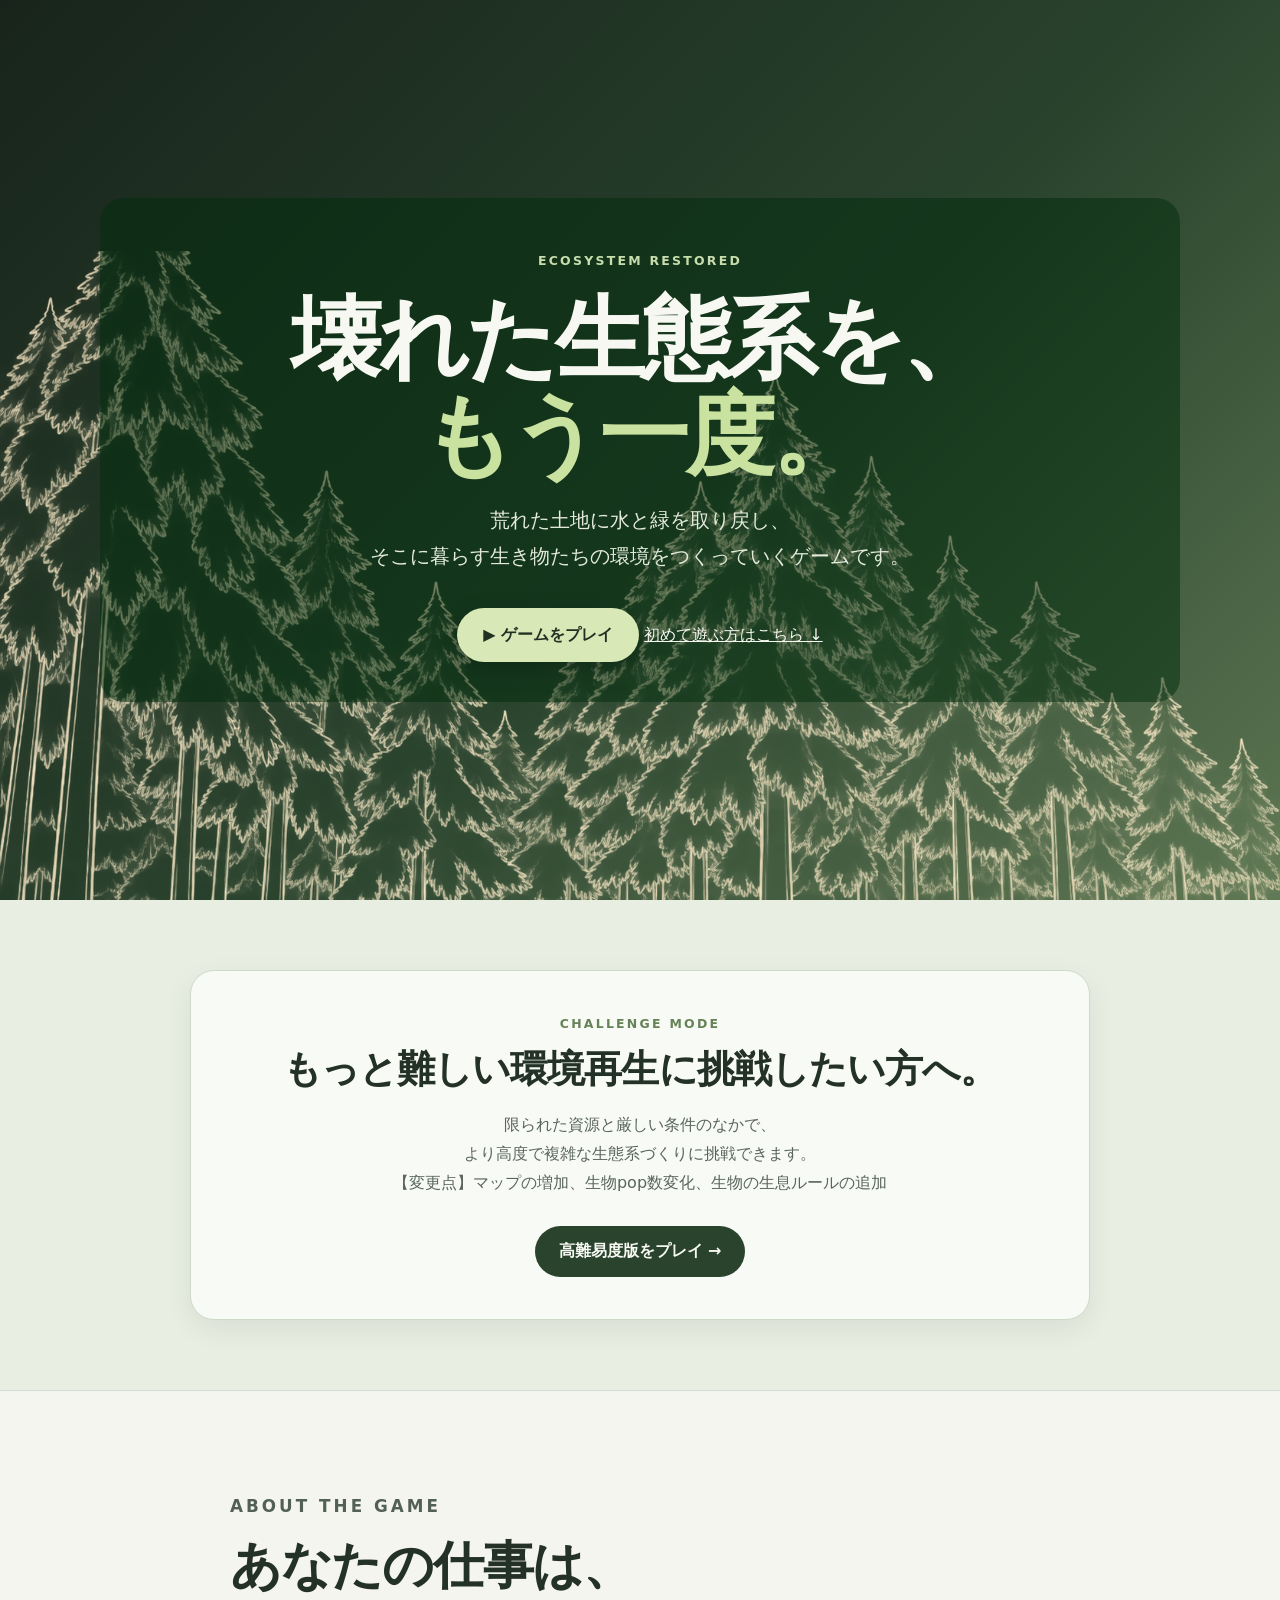
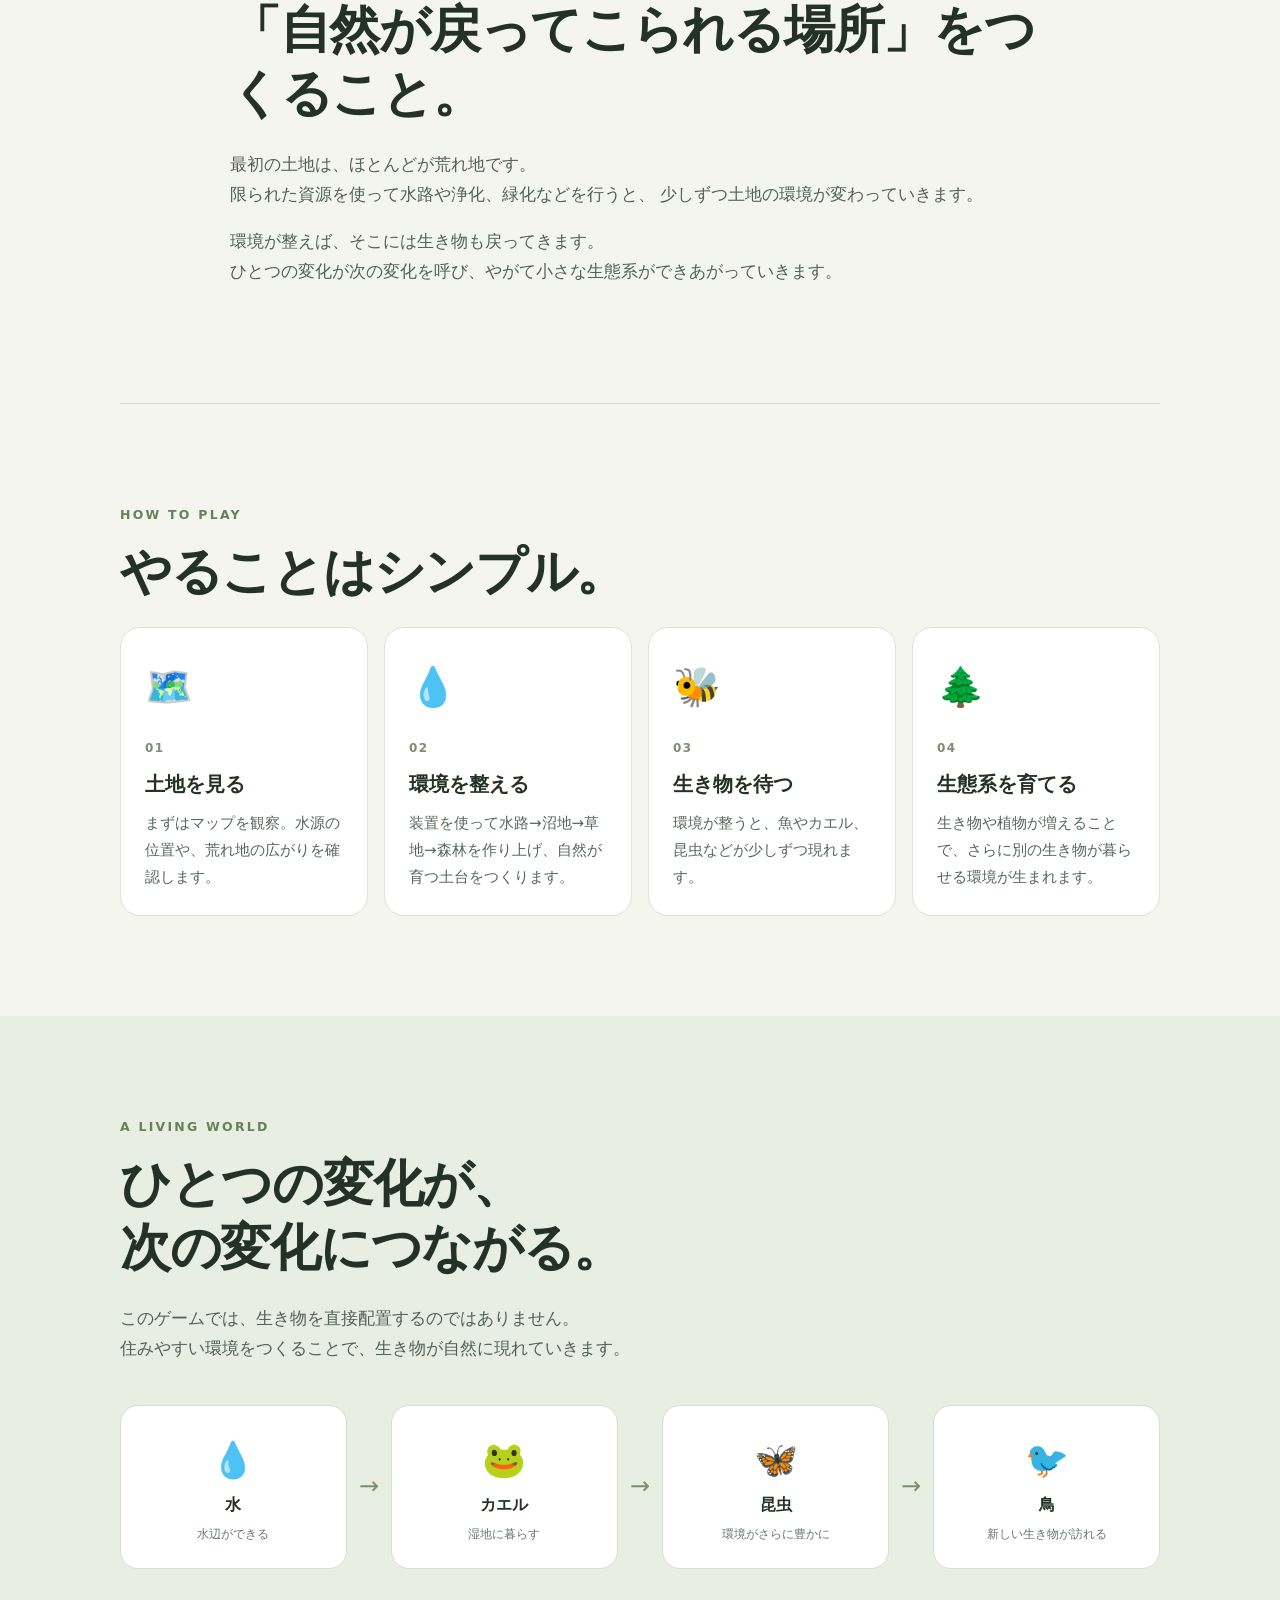
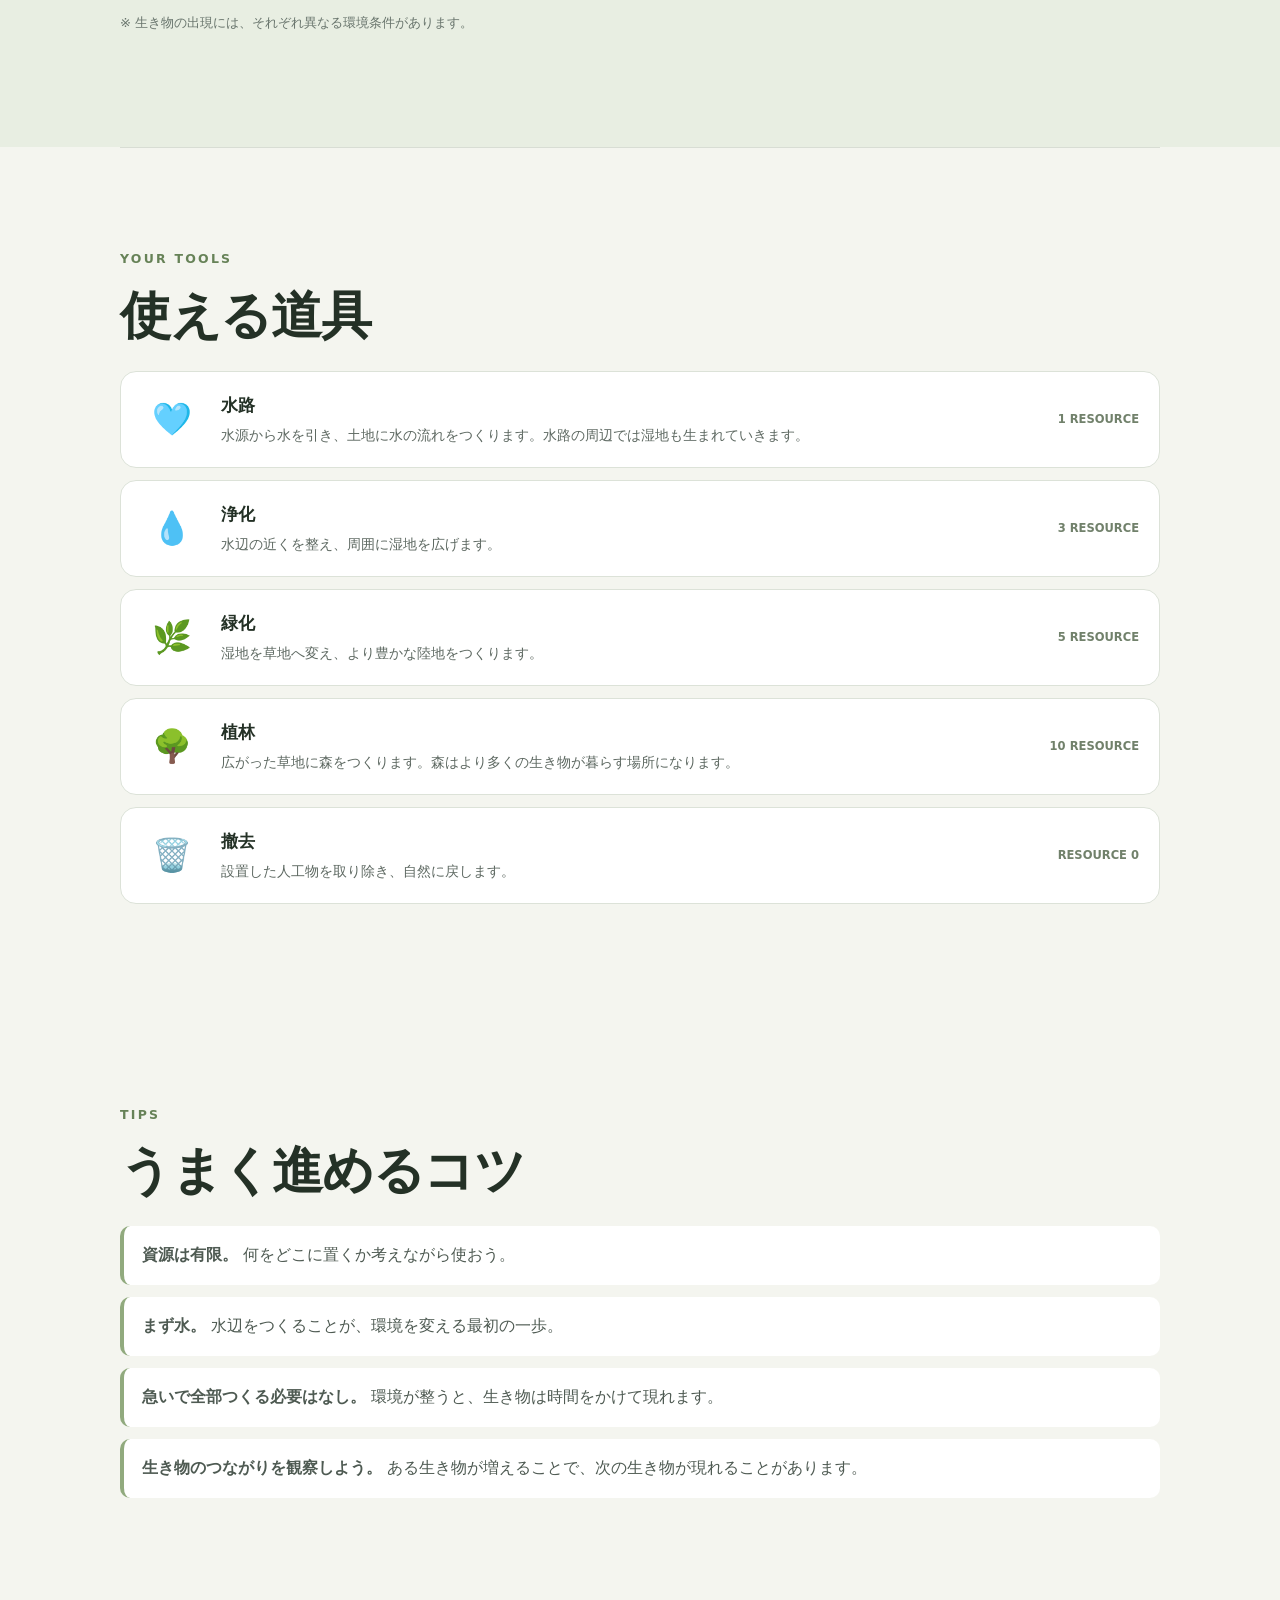
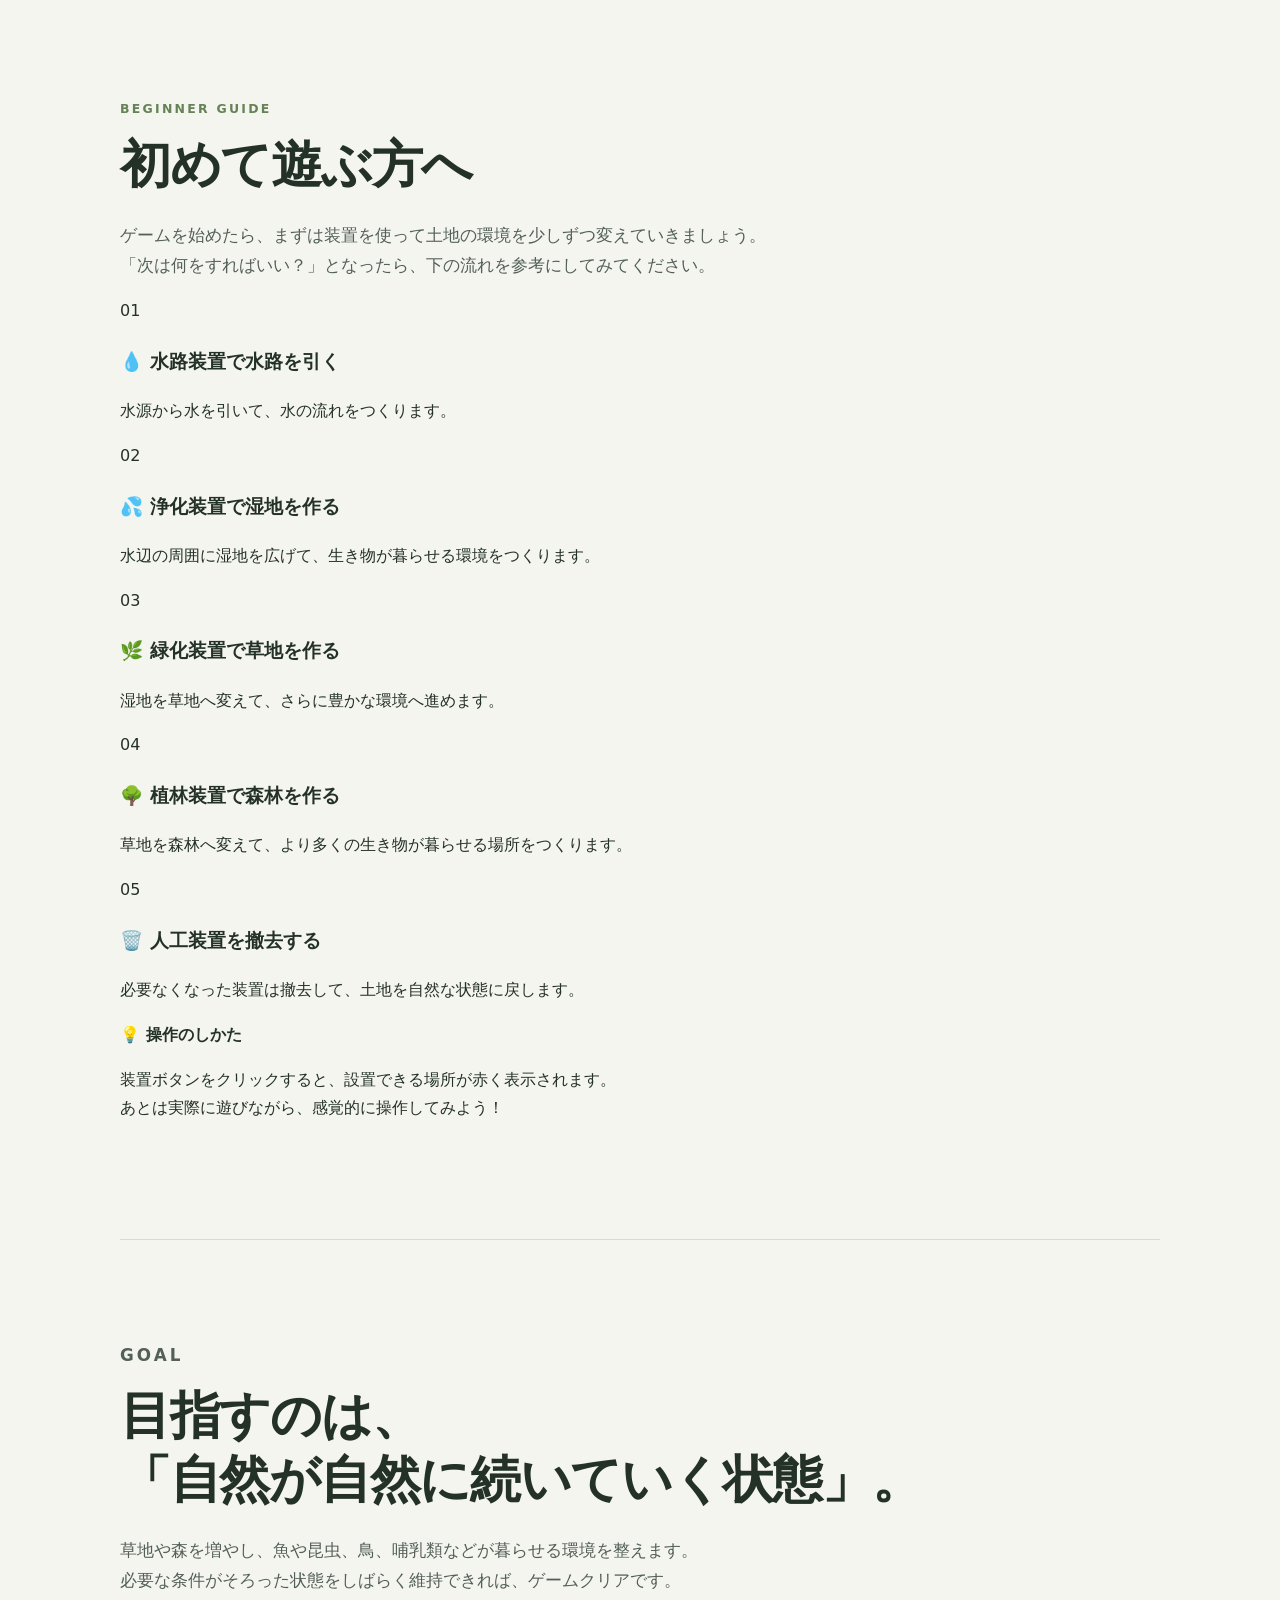
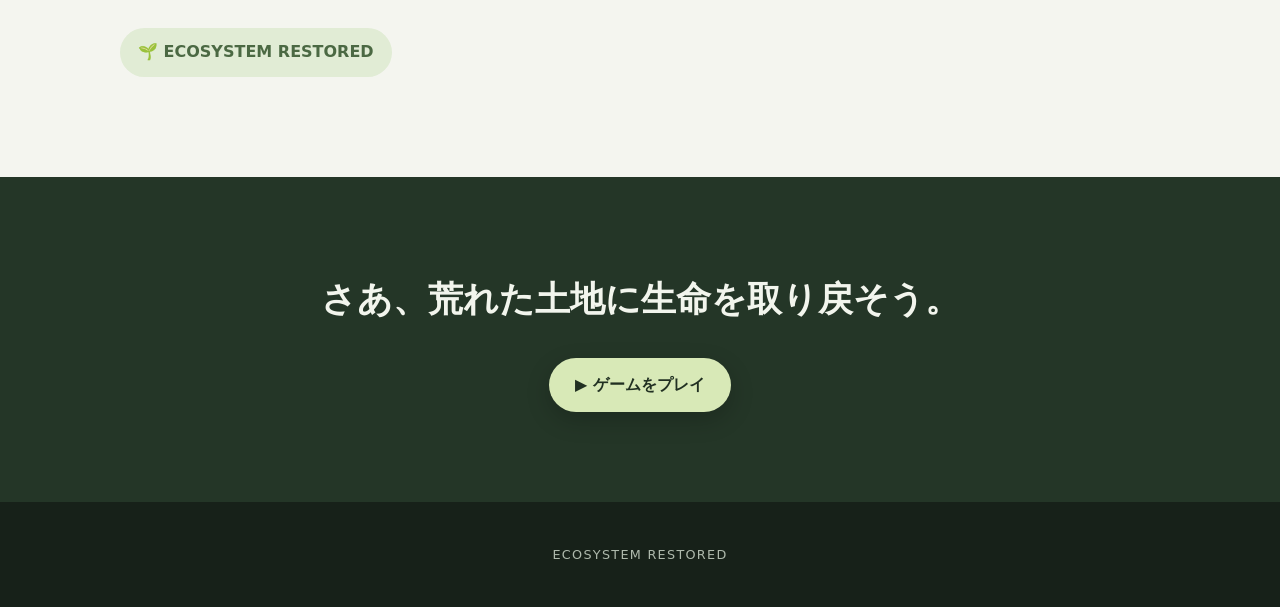
==== commit 2d71465c: "Add files via upload" ====
--- a/index.html
+++ b/index.html
@@ -29,7 +29,8 @@
       <h2>もっと難しい環境再生に挑戦したい方へ。</h2>
       <p>
         限られた資源と厳しい条件のなかで、<br>
-        より高度な生態系づくりに挑戦できます。
+        より高度で複雑な生態系づくりに挑戦できます。<br>
+        【変更点】マップの増加、生物pop数変化、生物の生息ルールの追加
       </p>
       <a class="hard-mode-button" href="game_hard/index.html" target="_blank">
         高難易度版をプレイ →
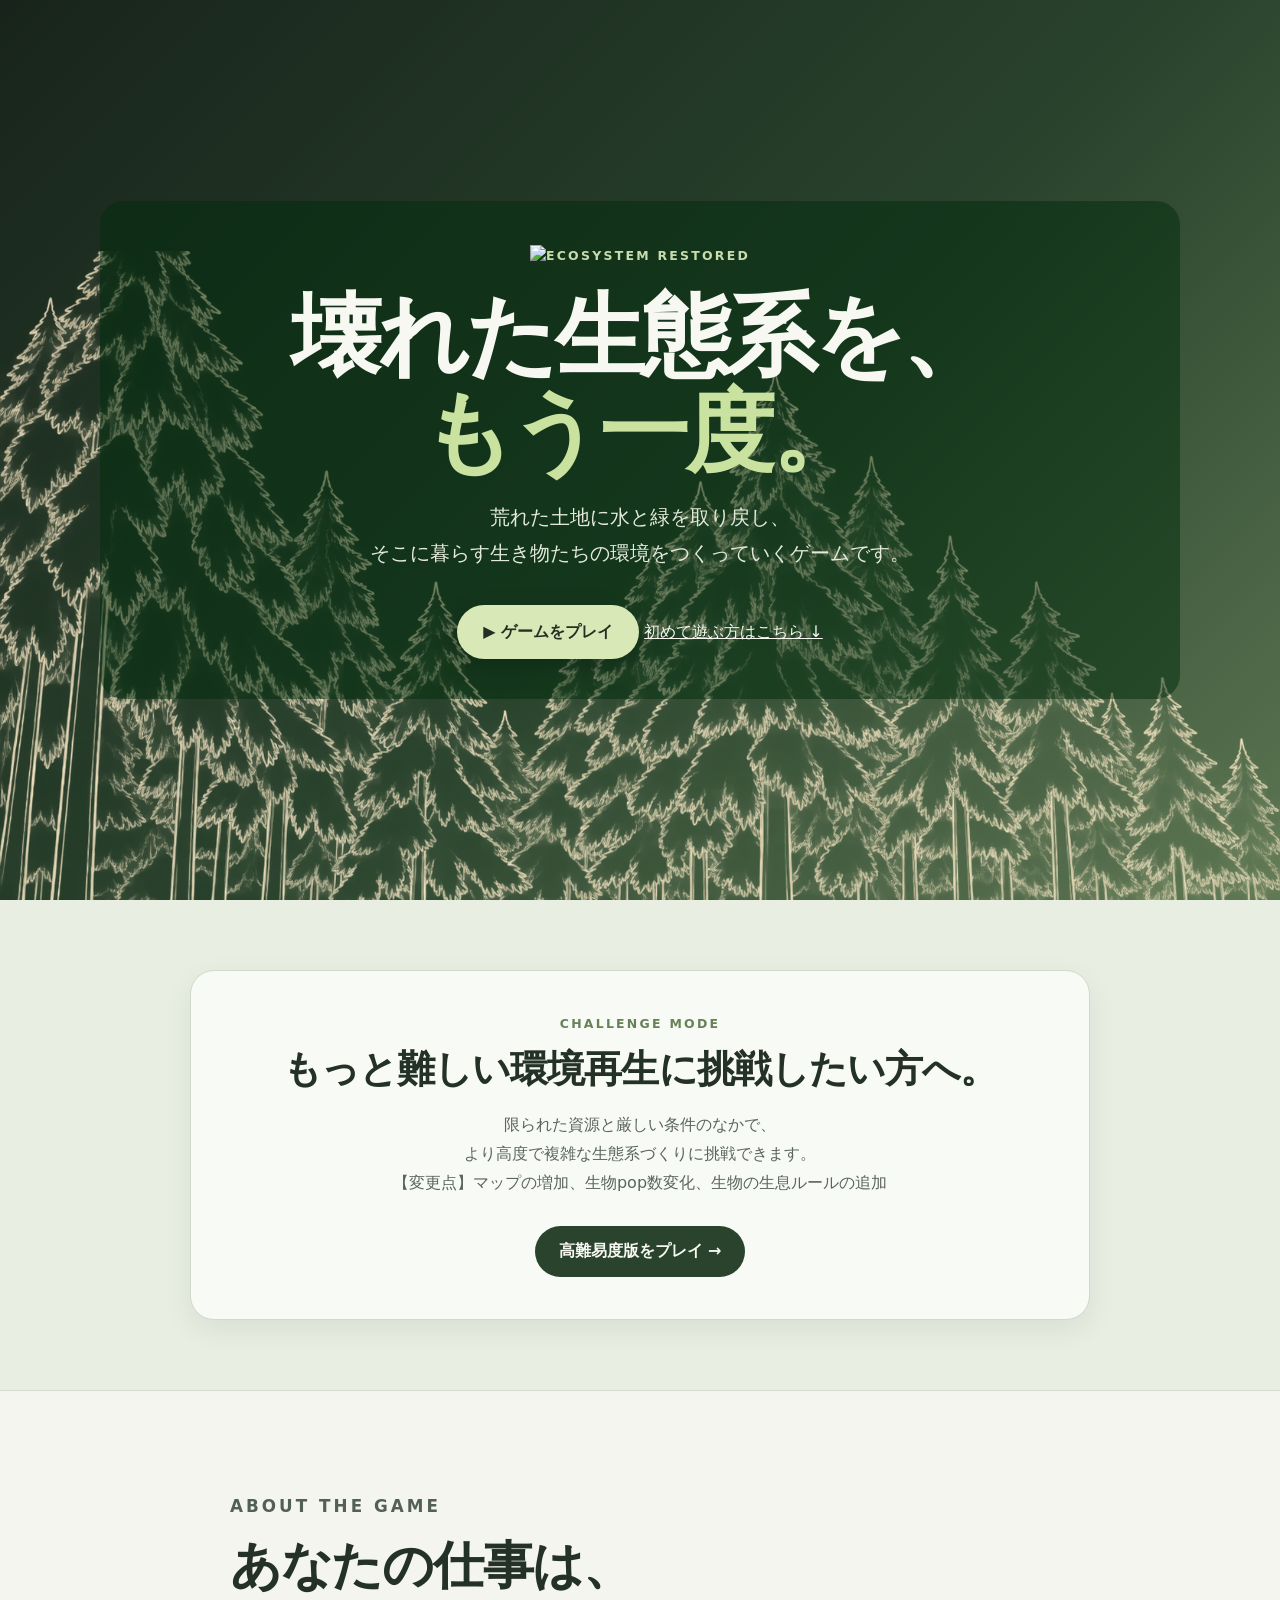
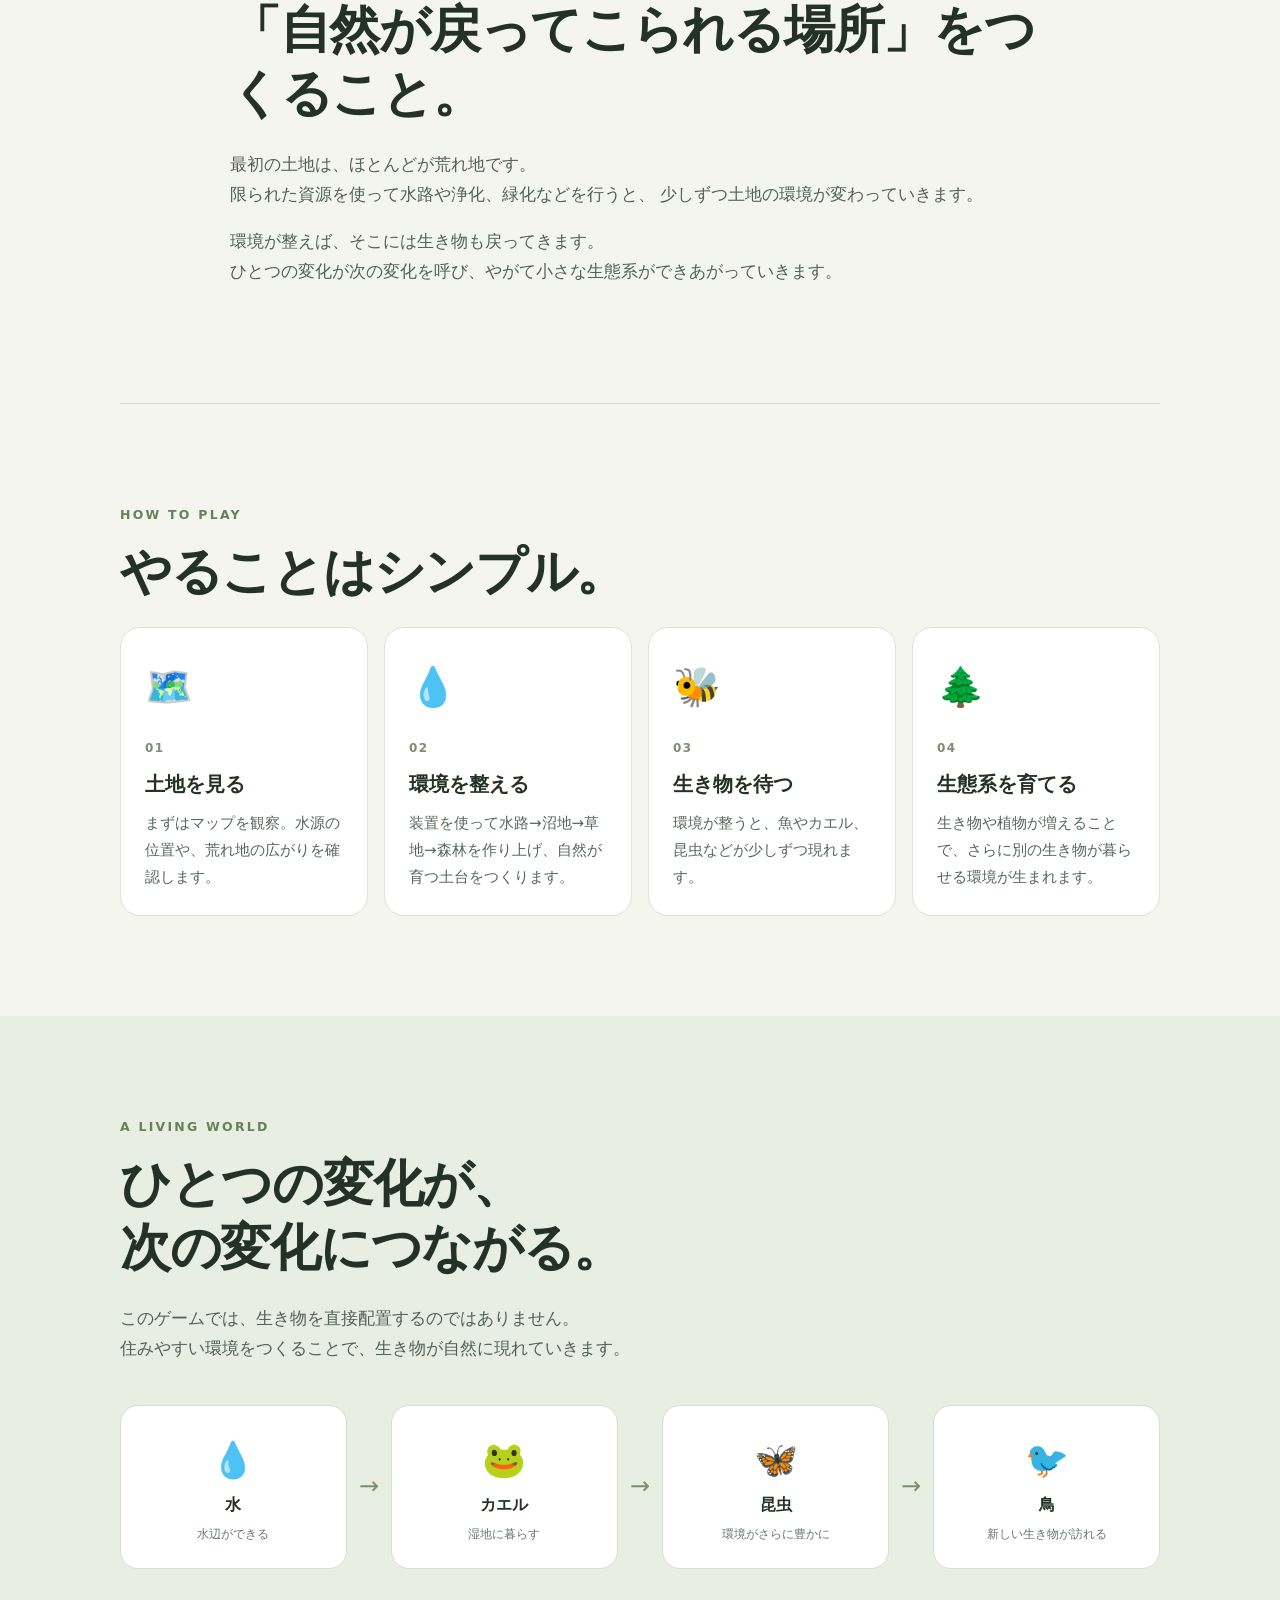
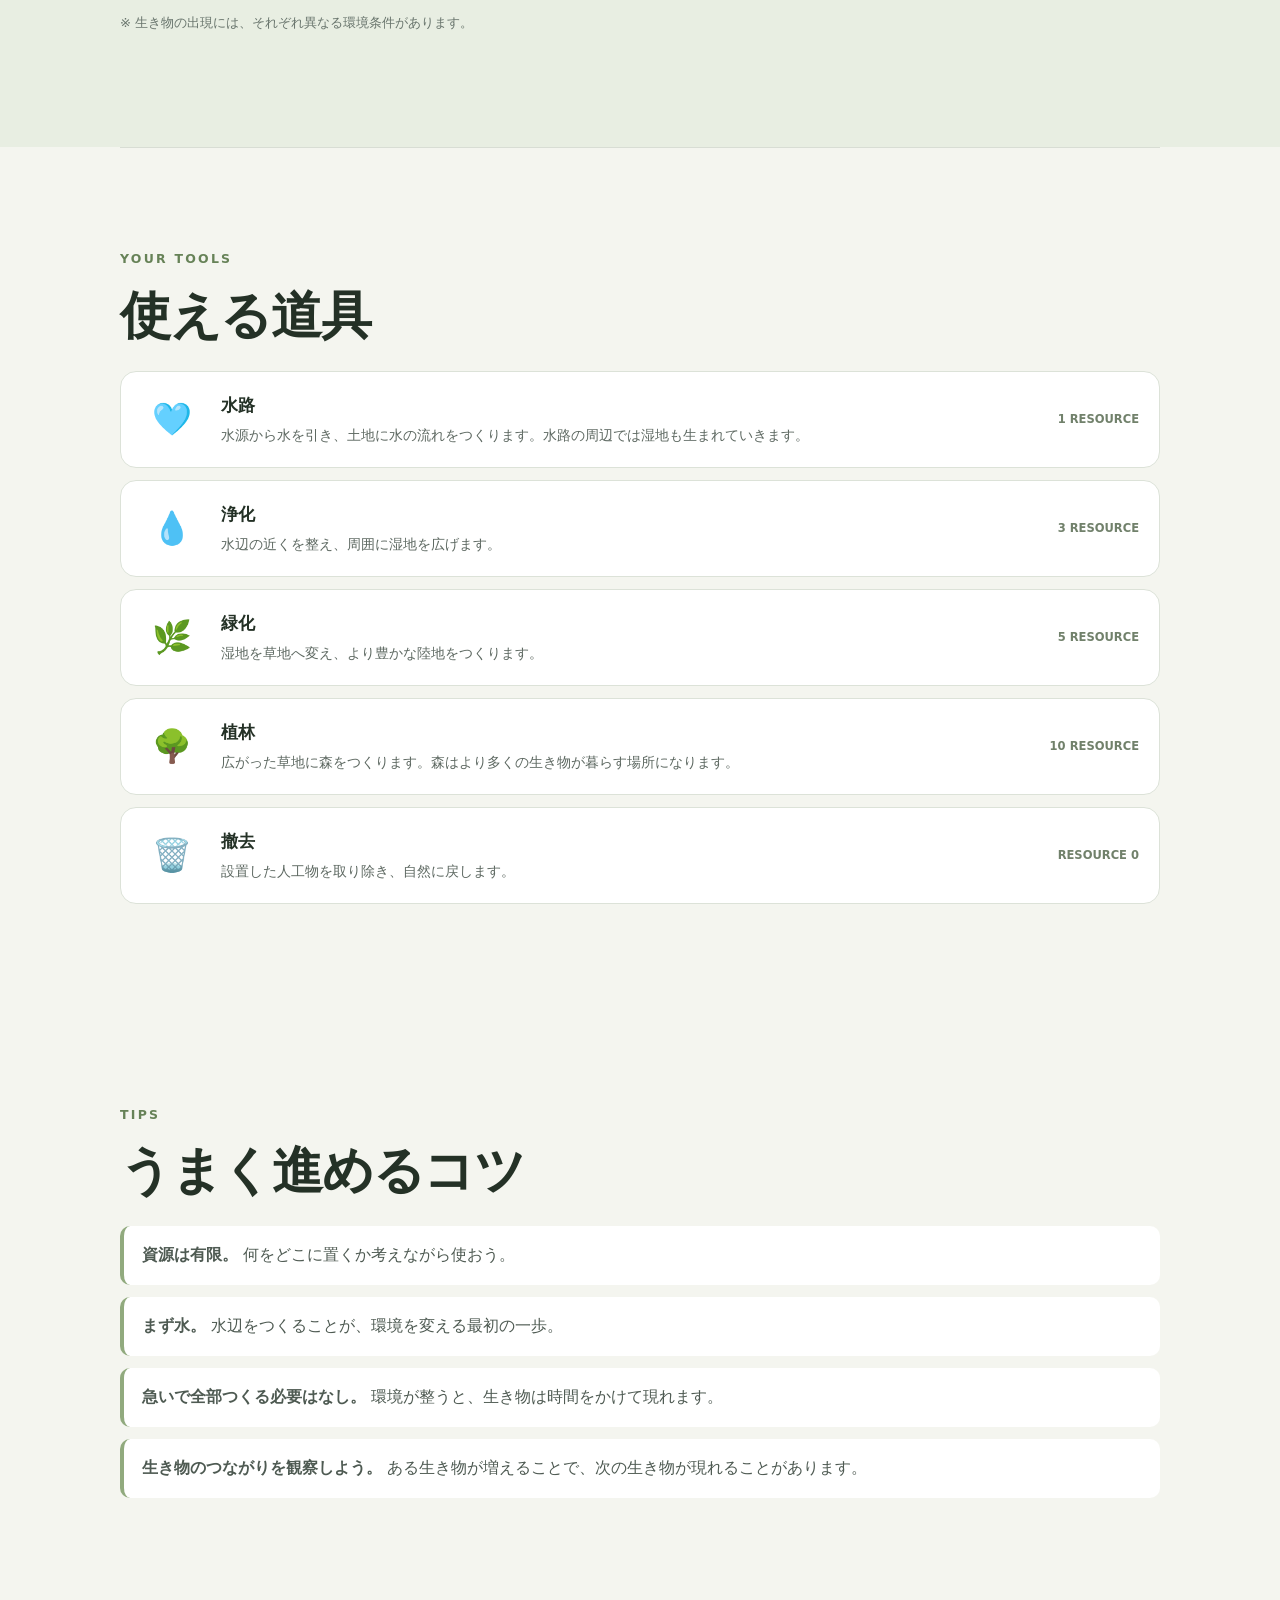
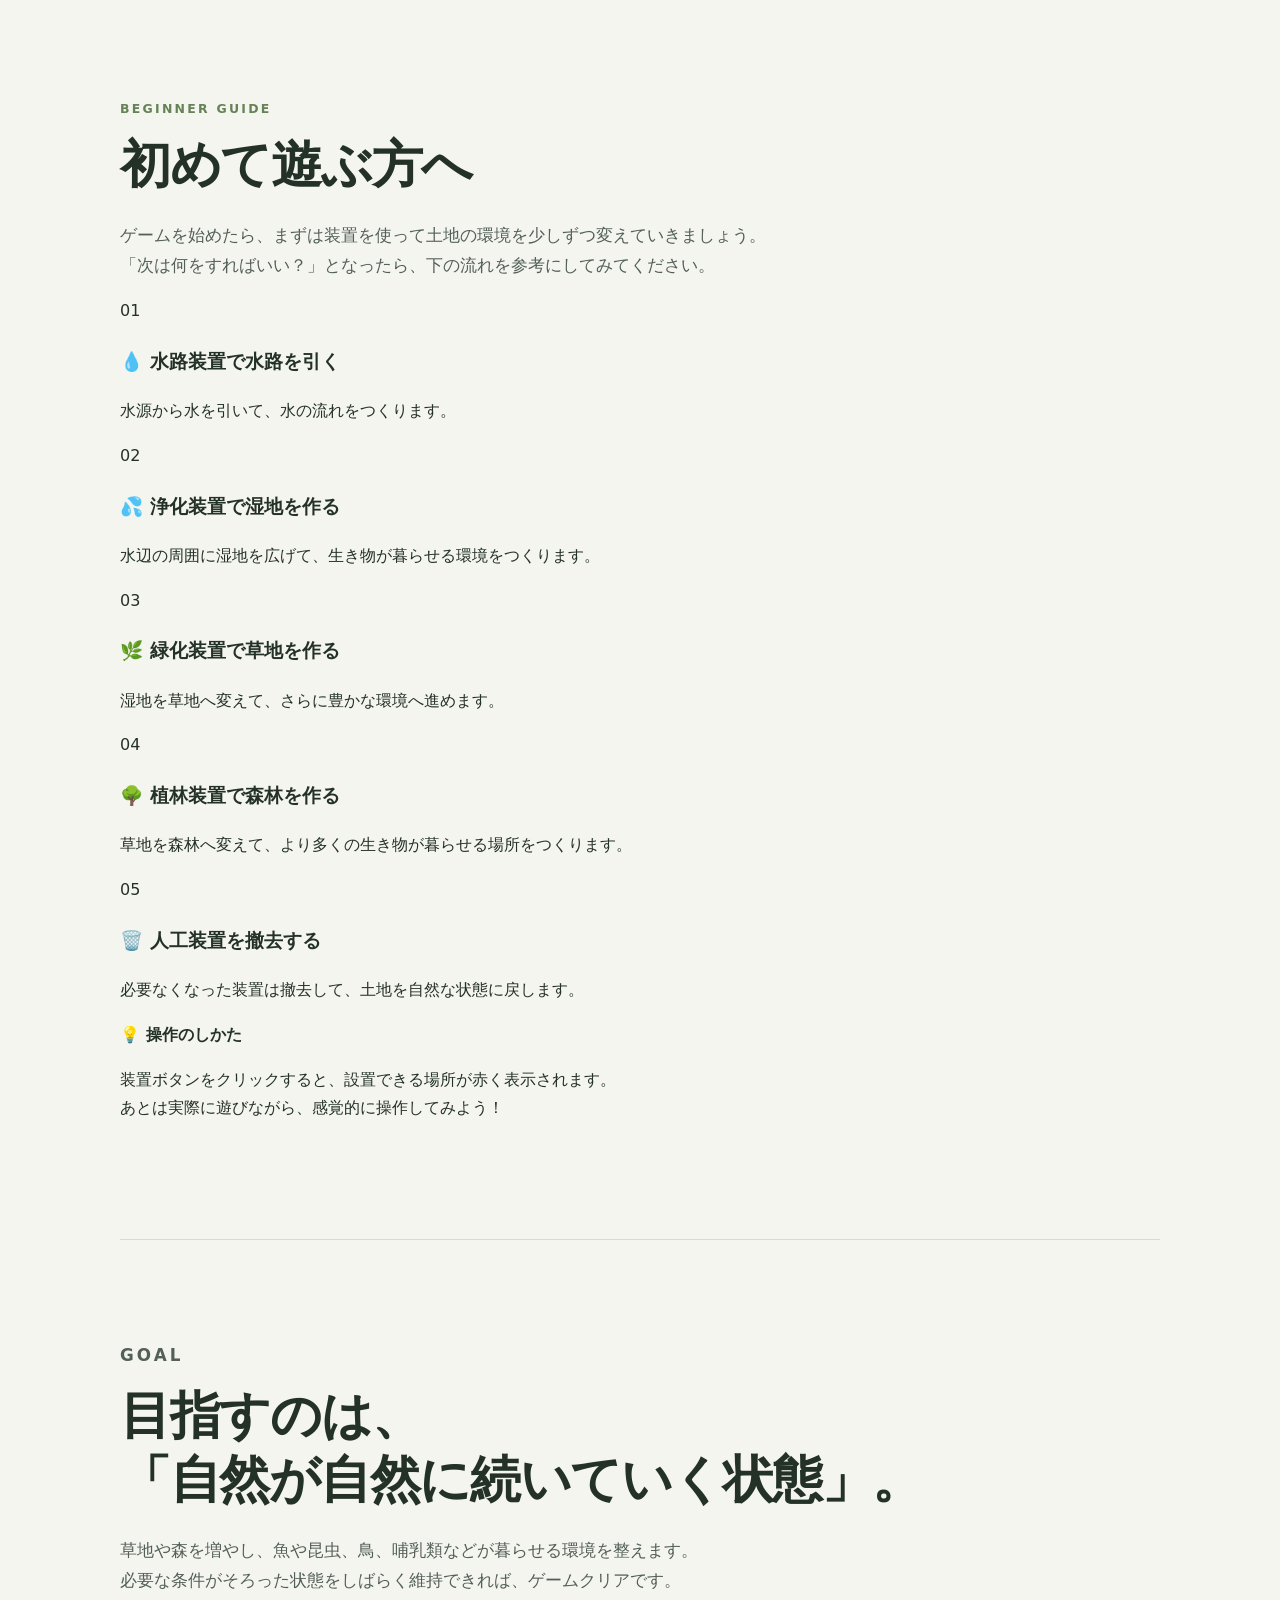
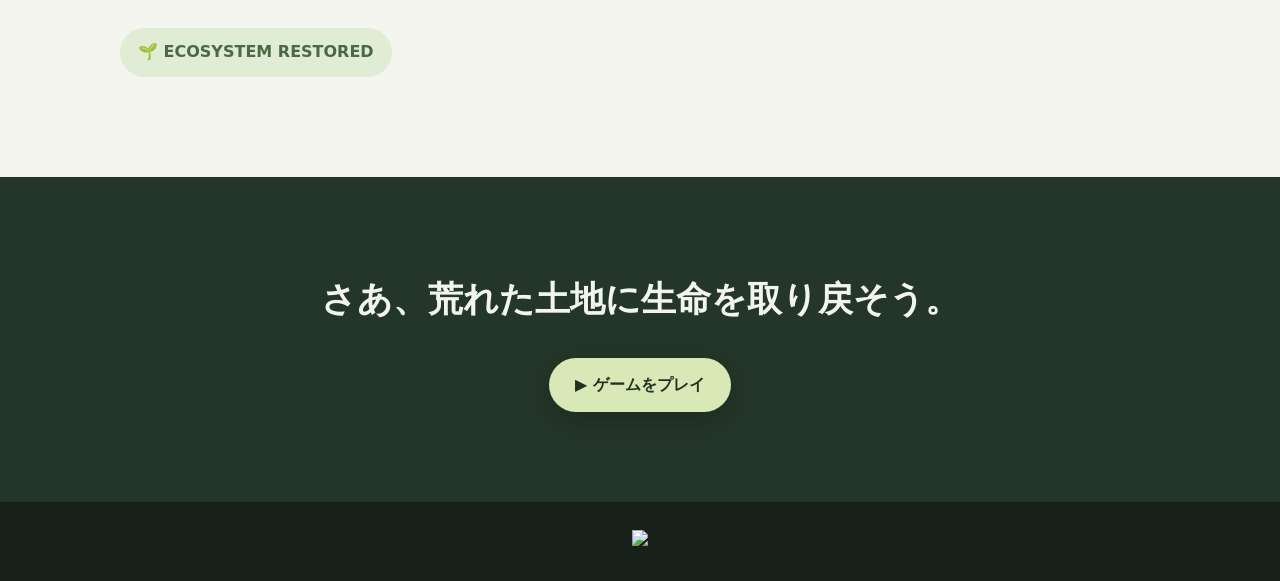
==== commit f7f70169: "Add files via upload" ====
--- a/index.html
+++ b/index.html
@@ -12,7 +12,7 @@
   <header class="hero">
     <img class="hero-forest" src="images/透過背景の繊細な針葉樹林ラインアート.png">
     <div class="hero-inner">
-      <p class="eyebrow">ECOSYSTEM RESTORED</p>
+      <img src="images/restored_logo.svg" alt="ECOSYSTEM RESTORED" class="eyebrow">
       <h1>壊れた生態系を、<br><span>もう一度。</span></h1>
       <p class="lead">
         荒れた土地に水と緑を取り戻し、<br>
@@ -233,7 +233,7 @@
   </main>
 
   <footer>
-    <p>ECOSYSTEM RESTORED</p>
+    <img src="images/restored_logo.svg">
   </footer>
 </body>
 
--- a/style.css
+++ b/style.css
@@ -113,6 +113,7 @@
 }
 
 .eyebrow {
+  width: 30%;
   color: #c8ddad
 }
 
@@ -371,6 +372,10 @@
   letter-spacing: .1em
 }
 
+footer img {
+  width: 15%;
+}
+
 @media(max-width:800px) {
   .hero {
     min-height: 560px;
